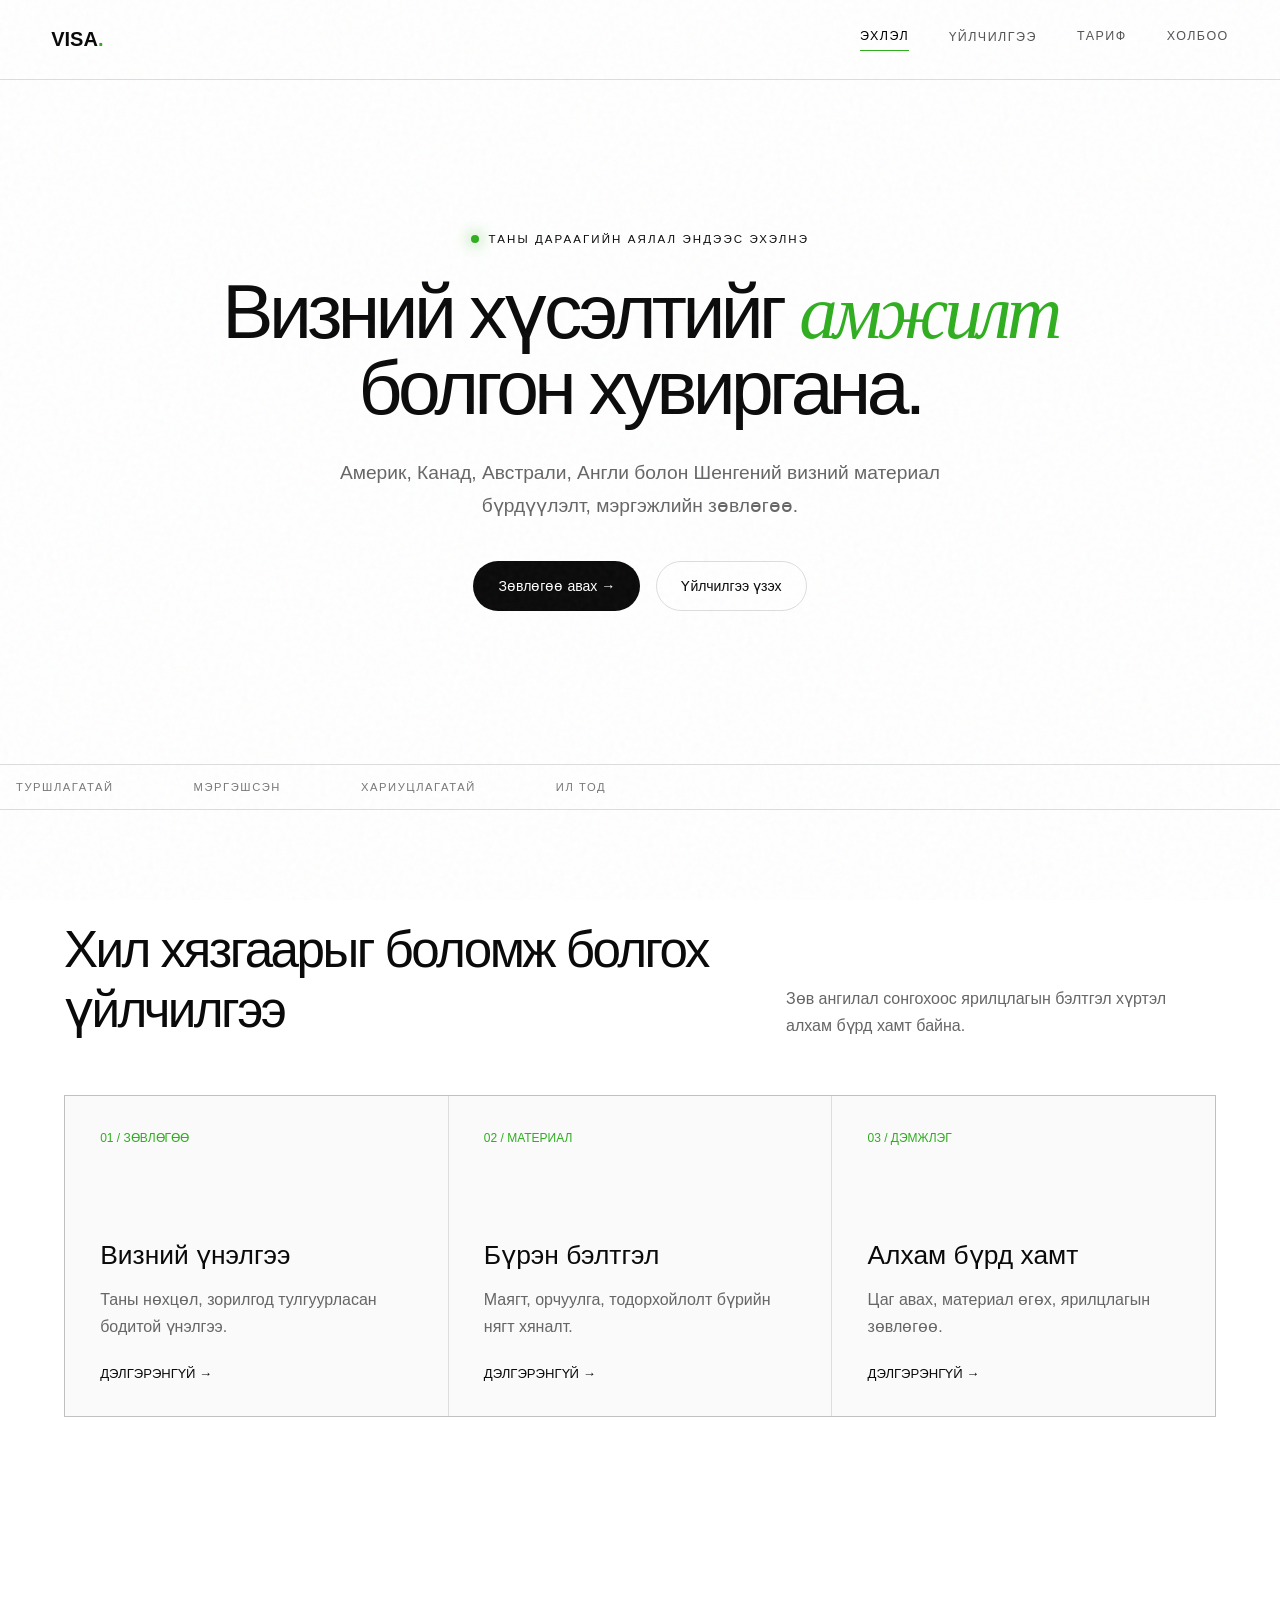
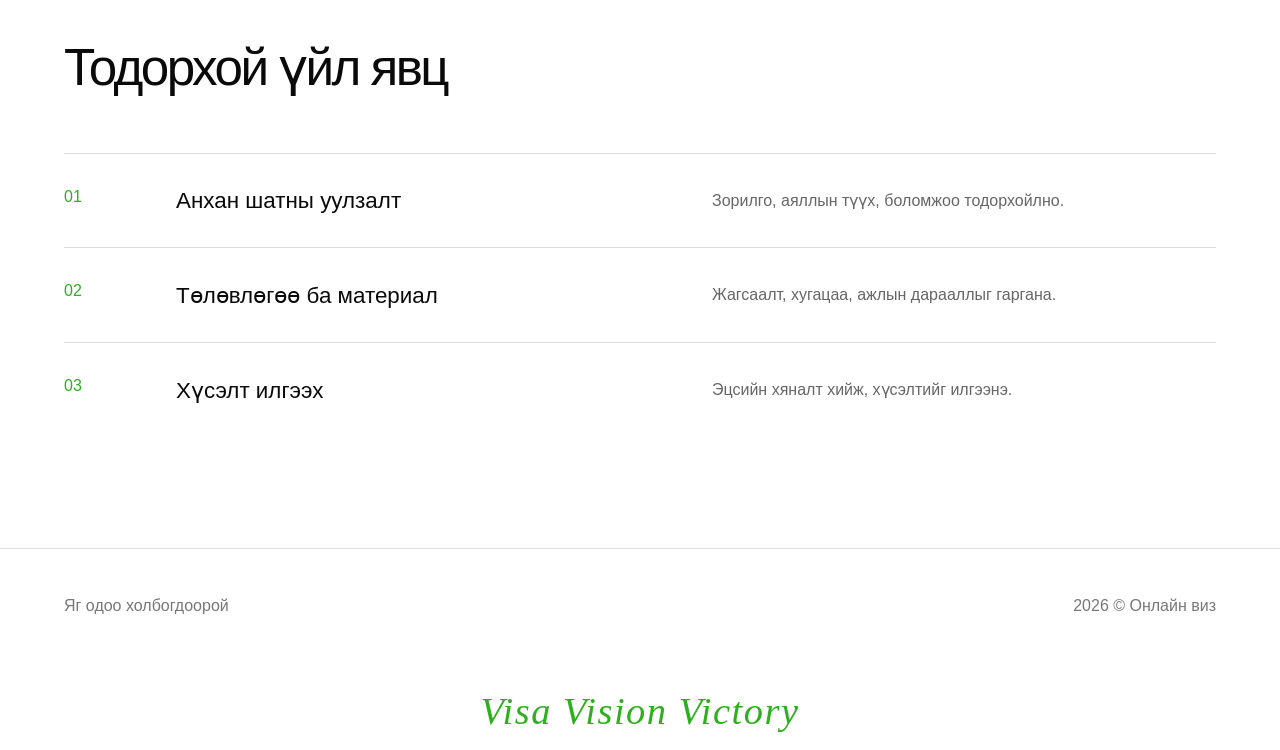
==== r/index.html @ ecc425f1 "v7 am 09.10.2026" ====
<!doctype html><html lang="mn"><head><meta charset="utf-8"><meta name="viewport" content="width=device-width,initial-scale=1"><title>Visa Vision Victory</title><link rel="stylesheet" href="styles.css"></head><body><div class="noise"></div><header class="site-header"><a class="brand" href="index.html">VISA<span>.</span></a><button class="menu-btn" aria-label="Цэс">☰</button><nav class="nav"><a class="active" href="index.html">Эхлэл</a><a href="services.html">Үйлчилгээ</a><a href="pricing.html">Тариф</a><a href="contact.html">Холбоо</a></nav></header><main class="page"><section class="hero"><p class="eyebrow"><span class="dot"></span>Таны дараагийн аялал эндээс эхэлнэ</p><h1>Визний хүсэлтийг <span class="accent">амжилт</span> болгон хувиргана.</h1><p class="lead">Америк, Канад, Австрали, Англи болон Шенгений визний материал бүрдүүлэлт, мэргэжлийн зөвлөгөө.</p><div class="actions"><a class="btn" href="contact.html">Зөвлөгөө авах →</a><a class="btn secondary" href="services.html">Үйлчилгээ үзэх</a></div></section><div class="marquee"><span>Туршлагатай</span><span>Мэргэшсэн</span><span>Хариуцлагатай</span><span>Ил тод</span></div><section class="section reveal"><div class="section-head"><h2>Хил хязгаарыг боломж болгох үйлчилгээ</h2><p class="section-copy">Зөв ангилал сонгохоос ярилцлагын бэлтгэл хүртэл алхам бүрд хамт байна.</p></div><div class="grid"><article class="card"><span class="card-index">01 / ЗӨВЛӨГӨӨ</span><h3>Визний үнэлгээ</h3><p>Таны нөхцөл, зорилгод тулгуурласан бодитой үнэлгээ.</p><a class="card-link" href="services.html">Дэлгэрэнгүй →</a></article><article class="card"><span class="card-index">02 / МАТЕРИАЛ</span><h3>Бүрэн бэлтгэл</h3><p>Маягт, орчуулга, тодорхойлолт бүрийн нягт хяналт.</p><a class="card-link" href="services.html">Дэлгэрэнгүй →</a></article><article class="card"><span class="card-index">03 / ДЭМЖЛЭГ</span><h3>Алхам бүрд хамт</h3><p>Цаг авах, материал өгөх, ярилцлагын зөвлөгөө.</p><a class="card-link" href="services.html">Дэлгэрэнгүй →</a></article></div></section><section class="section reveal"><div class="section-head"><h2>Тодорхой үйл явц</h2></div><div class="steps"><article class="step"><h3>Анхан шатны уулзалт</h3><p>Зорилго, аяллын түүх, боломжоо тодорхойлно.</p></article><article class="step"><h3>Төлөвлөгөө ба материал</h3><p>Жагсаалт, хугацаа, ажлын дарааллыг гаргана.</p></article><article class="step"><h3>Хүсэлт илгээх</h3><p>Эцсийн хяналт хийж, хүсэлтийг илгээнэ.</p></article></div></section></main><footer class="site-footer"><div class="footer-row"><p>Яг одоо холбогдоорой</p><p>2026 © Онлайн виз</p></div><div class="footer-brand">Visa Vision Victory</div></footer><script src="app.js"></script></body></html>
---- r/styles.css ----
:root{--bg:#ffffff;--fg:#0a0a0a;--muted:#666;--line:#00000022;--lime:#2fae1f}*{box-sizing:border-box;margin:0;padding:0}html{scroll-behavior:smooth}body{min-height:100vh;background:var(--bg);color:var(--fg);font-family:Arial,sans-serif;overflow-x:hidden}a{color:inherit}.noise{position:fixed;inset:0;pointer-events:none;z-index:10;opacity:.04;background-image:url("data:image/svg+xml,%3Csvg viewBox='0 0 180 180' xmlns='http://www.w3.org/2000/svg'%3E%3Cfilter id='n'%3E%3CfeTurbulence type='fractalNoise' baseFrequency='.9' numOctaves='3'/%3E%3C/filter%3E%3Crect width='100%25' height='100%25' filter='url(%23n)'/%3E%3C/svg%3E")}.site-header{position:relative;z-index:20;display:flex;align-items:center;justify-content:space-between;padding:28px 4vw;border-bottom:1px solid var(--line)}.brand{text-decoration:none;font-size:1.25rem;font-weight:700}.brand span,.accent{color:var(--lime)}.nav{display:flex;gap:2.5rem}.nav a{text-decoration:none;text-transform:uppercase;font-size:.78rem;letter-spacing:.12em;color:#555}.nav a:hover,.nav a.active{color:#000}.nav a.active:after{content:"";display:block;height:1px;background:var(--lime);margin-top:7px}.menu-btn{display:none;background:none;border:0;color:#000;font-size:1.5rem}.page{position:relative;z-index:2}.hero{min-height:76vh;display:grid;align-content:center;justify-items:center;text-align:center;padding:8vh 5vw}.eyebrow{display:flex;align-items:center;gap:.6rem;text-transform:uppercase;letter-spacing:.18em;font-size:.72rem;margin-bottom:1.8rem}.dot{width:8px;height:8px;background:var(--lime);border-radius:50%;box-shadow:0 0 16px var(--lime)}h1{max-width:1050px;font-size:clamp(2.6rem,6vw,6.5rem);font-weight:400;line-height:.98;letter-spacing:-.06em}.accent{font-style:italic;font-family:Georgia,serif}.lead{max-width:650px;color:var(--muted);font-size:clamp(1rem,1.5vw,1.25rem);line-height:1.7;margin:2rem auto 0}.actions{display:flex;gap:1rem;margin-top:2.4rem}.btn{display:inline-flex;align-items:center;justify-content:center;border:1px solid var(--line);border-radius:999px;padding:1rem 1.5rem;text-decoration:none;background:#0a0a0a;color:#fff;font-size:.88rem;transition:.25s;cursor:pointer}.btn:hover{transform:translateY(-2px)}.btn.secondary{background:transparent;color:#0a0a0a}.marquee{border-block:1px solid var(--line);padding:1rem;overflow:hidden;color:#777;text-transform:uppercase;letter-spacing:.14em;font-size:.7rem;white-space:nowrap}.marquee span{margin-right:5rem}.section{padding:110px 5vw;max-width:1400px;margin:auto}.section-head{display:flex;justify-content:space-between;align-items:end;gap:2rem;margin-bottom:3.5rem}.section h2{font-size:clamp(2rem,4vw,4.2rem);font-weight:400;letter-spacing:-.05em;max-width:800px}.section-copy{max-width:430px;color:var(--muted);line-height:1.7}.grid{display:grid;grid-template-columns:repeat(3,1fr);gap:1px;background:var(--line);border:1px solid var(--line)}.card{background:#fafafa;padding:2.2rem;min-height:320px;display:flex;flex-direction:column}.card:hover{background:#f1f1f1}.card-index{color:var(--lime);font-size:.75rem}.card h3{font-size:1.65rem;font-weight:400;margin:auto 0 1rem}.card p{color:var(--muted);line-height:1.65}.card-link{margin-top:1.6rem;text-decoration:none;font-size:.82rem;text-transform:uppercase}.steps{counter-reset:s}.step{counter-increment:s;display:grid;grid-template-columns:80px 1fr 1fr;gap:2rem;padding:2.1rem 0;border-top:1px solid var(--line)}.step:before{content:"0" counter(s);color:var(--lime)}.step h3{font-weight:400;font-size:1.4rem}.step p{color:var(--muted);line-height:1.6}.page-intro{padding:12vh 5vw 8vh;max-width:1400px;margin:auto}.pricing-grid{display:grid;grid-template-columns:repeat(3,1fr);gap:1rem}.price-card{padding:2rem;border:1px solid var(--line);border-radius:18px;background:#00000008;display:flex;flex-direction:column;min-height:520px}.price-card.featured{border-color:var(--lime);background:#2fae1f16}.badge{align-self:flex-start;color:#eafbe6;background:var(--lime);border-radius:99px;padding:.4rem .7rem;font-size:.65rem;text-transform:uppercase}.price-card h3{font-size:1.6rem;font-weight:400;margin:1.4rem 0}.price{font-size:2.7rem}.price small{font-size:.8rem;color:var(--muted)}.features{list-style:none;margin:2rem 0;color:#bbb;line-height:2}.features li:before{content:"↗";color:var(--lime);margin-right:.6rem}.price-card .btn{margin-top:auto}.contact-grid{display:grid;grid-template-columns:.8fr 1.2fr;gap:6vw}.contact-list{list-style:none;margin-top:2rem}.contact-list li{padding:1.2rem 0;border-top:1px solid var(--line);color:#555}.contact-list a{text-decoration:none;color:#0a0a0a}.form{display:grid;gap:1rem}.field{display:grid;gap:.55rem}.field label{font-size:.72rem;text-transform:uppercase;color:#555}.field input,.field textarea,.field select{width:100%;background:#00000008;border:1px solid var(--line);border-radius:10px;color:#0a0a0a;padding:1rem}.field textarea{min-height:150px;resize:vertical}.form-status{color:var(--lime);min-height:1.3em}.site-footer{position:relative;z-index:2;border-top:1px solid var(--line);padding:3rem 5vw 1.4rem}.footer-row{display:flex;justify-content:space-between;color:#777}.footer-brand{font-family:Georgia,serif;font-style:italic;color:var(--lime);font-size:clamp(1.6rem,3vw,3.4rem);line-height:.85;letter-spacing:clamp(-.025em,.3vw,.04em);text-align:center;margin-top:5rem;white-space:nowrap}.reveal{opacity:0;transform:translateY(24px);transition:.75s}.reveal.visible{opacity:1;transform:none}@media(max-width:800px){.site-header{padding:22px 20px}.menu-btn{display:block}.nav{display:none;position:absolute;top:74px;left:0;right:0;padding:24px 20px;background:#fafafa;flex-direction:column}.nav.open{display:flex}.hero{min-height:70vh;padding-inline:20px}.actions{flex-direction:column;width:100%;max-width:360px}.section,.page-intro{padding:75px 20px}.section-head,.footer-row{align-items:flex-start;flex-direction:column;gap:1rem}.grid,.pricing-grid,.contact-grid{grid-template-columns:1fr}.step{grid-template-columns:45px 1fr}.step p{grid-column:2}.price-card{min-height:auto}.footer-brand{white-space:normal}}
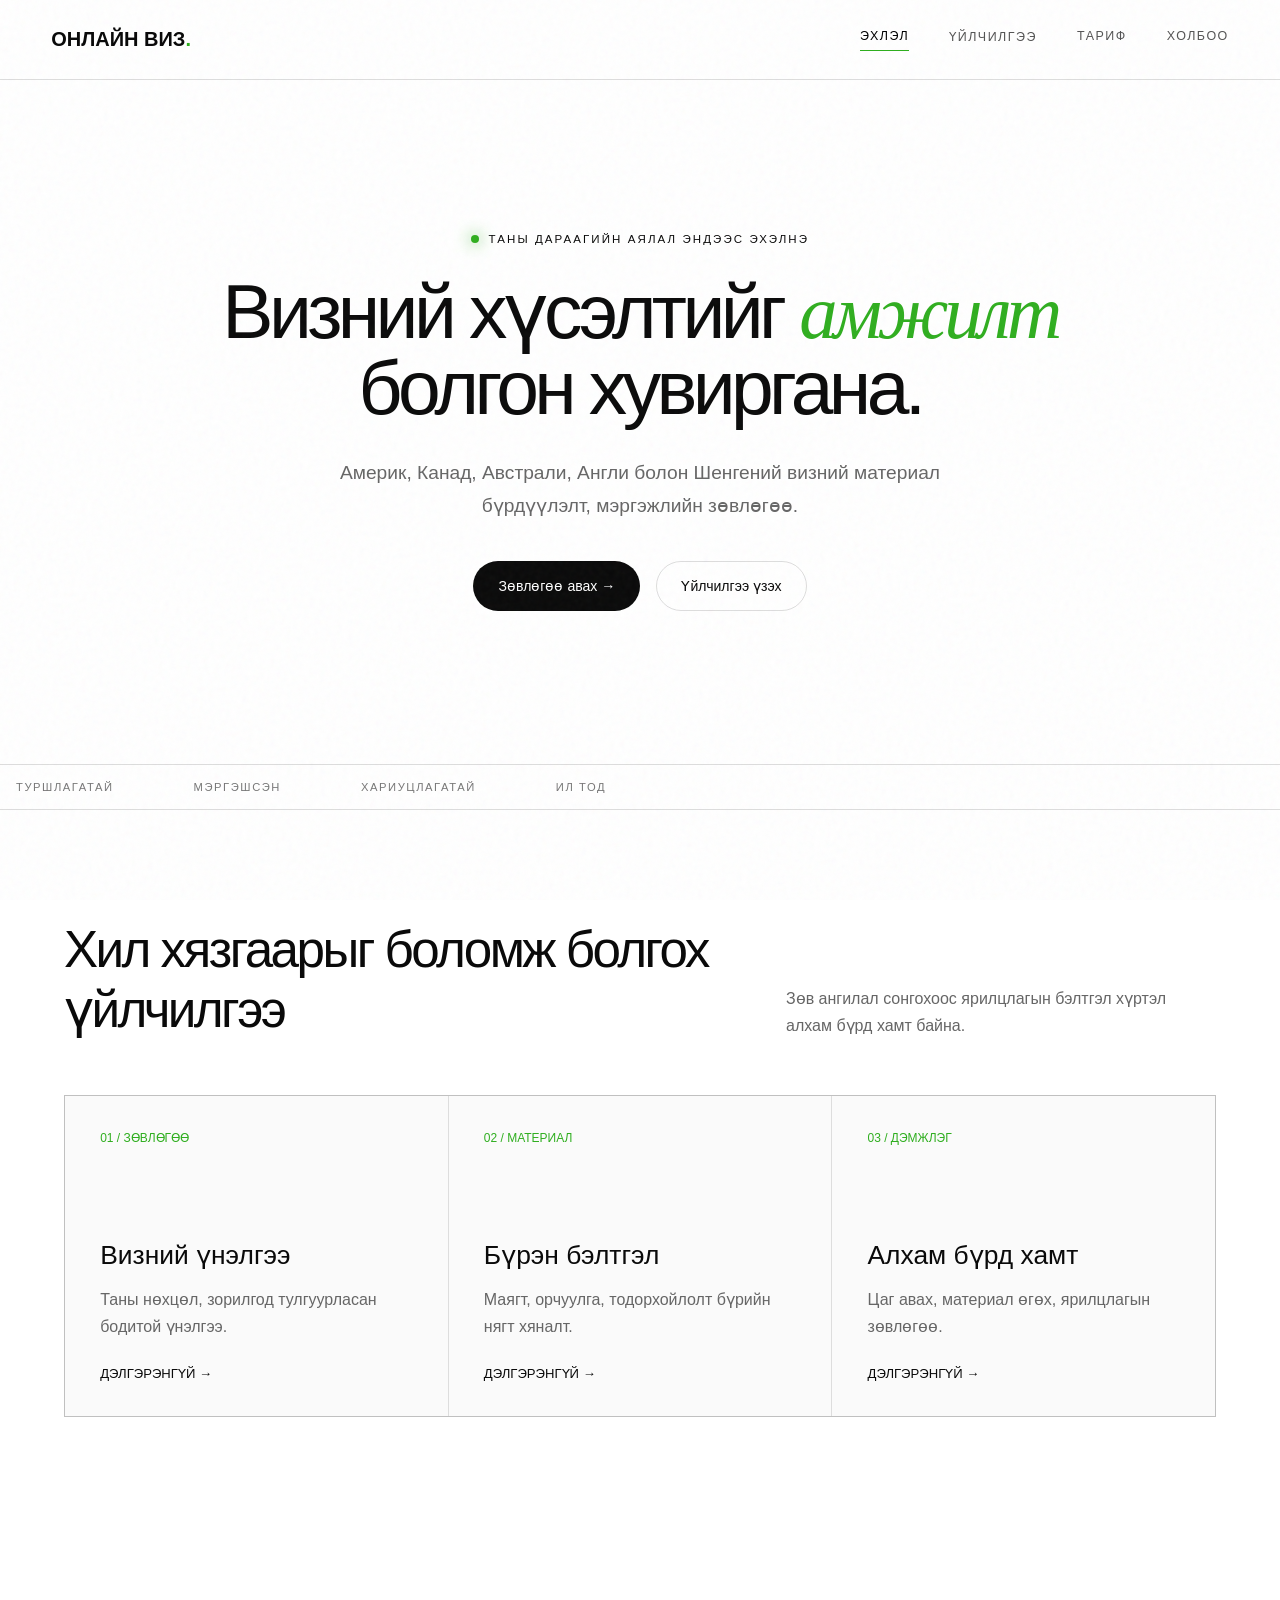
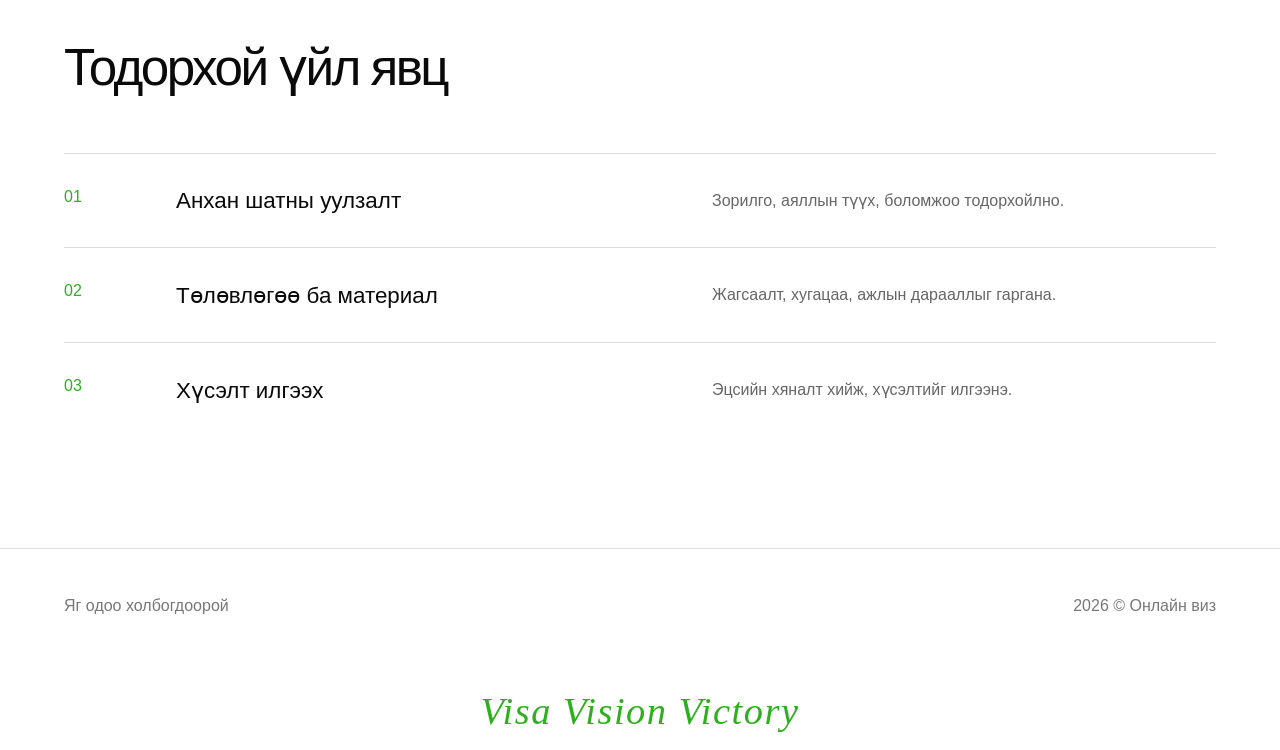
==== commit bfb31368: "v8 am 09.10.2026" ====
--- a/r/index.html
+++ b/r/index.html
@@ -1 +1 @@
-<!doctype html><html lang="mn"><head><meta charset="utf-8"><meta name="viewport" content="width=device-width,initial-scale=1"><title>Visa Vision Victory</title><link rel="stylesheet" href="styles.css"></head><body><div class="noise"></div><header class="site-header"><a class="brand" href="index.html">VISA<span>.</span></a><button class="menu-btn" aria-label="Цэс">☰</button><nav class="nav"><a class="active" href="index.html">Эхлэл</a><a href="services.html">Үйлчилгээ</a><a href="pricing.html">Тариф</a><a href="contact.html">Холбоо</a></nav></header><main class="page"><section class="hero"><p class="eyebrow"><span class="dot"></span>Таны дараагийн аялал эндээс эхэлнэ</p><h1>Визний хүсэлтийг <span class="accent">амжилт</span> болгон хувиргана.</h1><p class="lead">Америк, Канад, Австрали, Англи болон Шенгений визний материал бүрдүүлэлт, мэргэжлийн зөвлөгөө.</p><div class="actions"><a class="btn" href="contact.html">Зөвлөгөө авах →</a><a class="btn secondary" href="services.html">Үйлчилгээ үзэх</a></div></section><div class="marquee"><span>Туршлагатай</span><span>Мэргэшсэн</span><span>Хариуцлагатай</span><span>Ил тод</span></div><section class="section reveal"><div class="section-head"><h2>Хил хязгаарыг боломж болгох үйлчилгээ</h2><p class="section-copy">Зөв ангилал сонгохоос ярилцлагын бэлтгэл хүртэл алхам бүрд хамт байна.</p></div><div class="grid"><article class="card"><span class="card-index">01 / ЗӨВЛӨГӨӨ</span><h3>Визний үнэлгээ</h3><p>Таны нөхцөл, зорилгод тулгуурласан бодитой үнэлгээ.</p><a class="card-link" href="services.html">Дэлгэрэнгүй →</a></article><article class="card"><span class="card-index">02 / МАТЕРИАЛ</span><h3>Бүрэн бэлтгэл</h3><p>Маягт, орчуулга, тодорхойлолт бүрийн нягт хяналт.</p><a class="card-link" href="services.html">Дэлгэрэнгүй →</a></article><article class="card"><span class="card-index">03 / ДЭМЖЛЭГ</span><h3>Алхам бүрд хамт</h3><p>Цаг авах, материал өгөх, ярилцлагын зөвлөгөө.</p><a class="card-link" href="services.html">Дэлгэрэнгүй →</a></article></div></section><section class="section reveal"><div class="section-head"><h2>Тодорхой үйл явц</h2></div><div class="steps"><article class="step"><h3>Анхан шатны уулзалт</h3><p>Зорилго, аяллын түүх, боломжоо тодорхойлно.</p></article><article class="step"><h3>Төлөвлөгөө ба материал</h3><p>Жагсаалт, хугацаа, ажлын дарааллыг гаргана.</p></article><article class="step"><h3>Хүсэлт илгээх</h3><p>Эцсийн хяналт хийж, хүсэлтийг илгээнэ.</p></article></div></section></main><footer class="site-footer"><div class="footer-row"><p>Яг одоо холбогдоорой</p><p>2026 © Онлайн виз</p></div><div class="footer-brand">Visa Vision Victory</div></footer><script src="app.js"></script></body></html>
+<!doctype html><html lang="mn"><head><meta charset="utf-8"><meta name="viewport" content="width=device-width,initial-scale=1"><title>Visa Vision Victory</title><link rel="stylesheet" href="styles.css"></head><body><div class="noise"></div><header class="site-header"><a class="brand" href="index.html">ОНЛАЙН ВИЗ<span>.</span></a><button class="menu-btn" aria-label="Цэс">☰</button><nav class="nav"><a class="active" href="index.html">Эхлэл</a><a href="services.html">Үйлчилгээ</a><a href="pricing.html">Тариф</a><a href="contact.html">Холбоо</a></nav></header><main class="page"><section class="hero"><p class="eyebrow"><span class="dot"></span>Таны дараагийн аялал эндээс эхэлнэ</p><h1>Визний хүсэлтийг <span class="accent">амжилт</span> болгон хувиргана.</h1><p class="lead">Америк, Канад, Австрали, Англи болон Шенгений визний материал бүрдүүлэлт, мэргэжлийн зөвлөгөө.</p><div class="actions"><a class="btn" href="contact.html">Зөвлөгөө авах →</a><a class="btn secondary" href="services.html">Үйлчилгээ үзэх</a></div></section><div class="marquee"><span>Туршлагатай</span><span>Мэргэшсэн</span><span>Хариуцлагатай</span><span>Ил тод</span></div><section class="section reveal"><div class="section-head"><h2>Хил хязгаарыг боломж болгох үйлчилгээ</h2><p class="section-copy">Зөв ангилал сонгохоос ярилцлагын бэлтгэл хүртэл алхам бүрд хамт байна.</p></div><div class="grid"><article class="card"><span class="card-index">01 / ЗӨВЛӨГӨӨ</span><h3>Визний үнэлгээ</h3><p>Таны нөхцөл, зорилгод тулгуурласан бодитой үнэлгээ.</p><a class="card-link" href="services.html">Дэлгэрэнгүй →</a></article><article class="card"><span class="card-index">02 / МАТЕРИАЛ</span><h3>Бүрэн бэлтгэл</h3><p>Маягт, орчуулга, тодорхойлолт бүрийн нягт хяналт.</p><a class="card-link" href="services.html">Дэлгэрэнгүй →</a></article><article class="card"><span class="card-index">03 / ДЭМЖЛЭГ</span><h3>Алхам бүрд хамт</h3><p>Цаг авах, материал өгөх, ярилцлагын зөвлөгөө.</p><a class="card-link" href="services.html">Дэлгэрэнгүй →</a></article></div></section><section class="section reveal"><div class="section-head"><h2>Тодорхой үйл явц</h2></div><div class="steps"><article class="step"><h3>Анхан шатны уулзалт</h3><p>Зорилго, аяллын түүх, боломжоо тодорхойлно.</p></article><article class="step"><h3>Төлөвлөгөө ба материал</h3><p>Жагсаалт, хугацаа, ажлын дарааллыг гаргана.</p></article><article class="step"><h3>Хүсэлт илгээх</h3><p>Эцсийн хяналт хийж, хүсэлтийг илгээнэ.</p></article></div></section></main><footer class="site-footer"><div class="footer-row"><p>Яг одоо холбогдоорой</p><p>2026 © Онлайн виз</p></div><div class="footer-brand">Visa Vision Victory</div></footer><script src="app.js"></script></body></html>
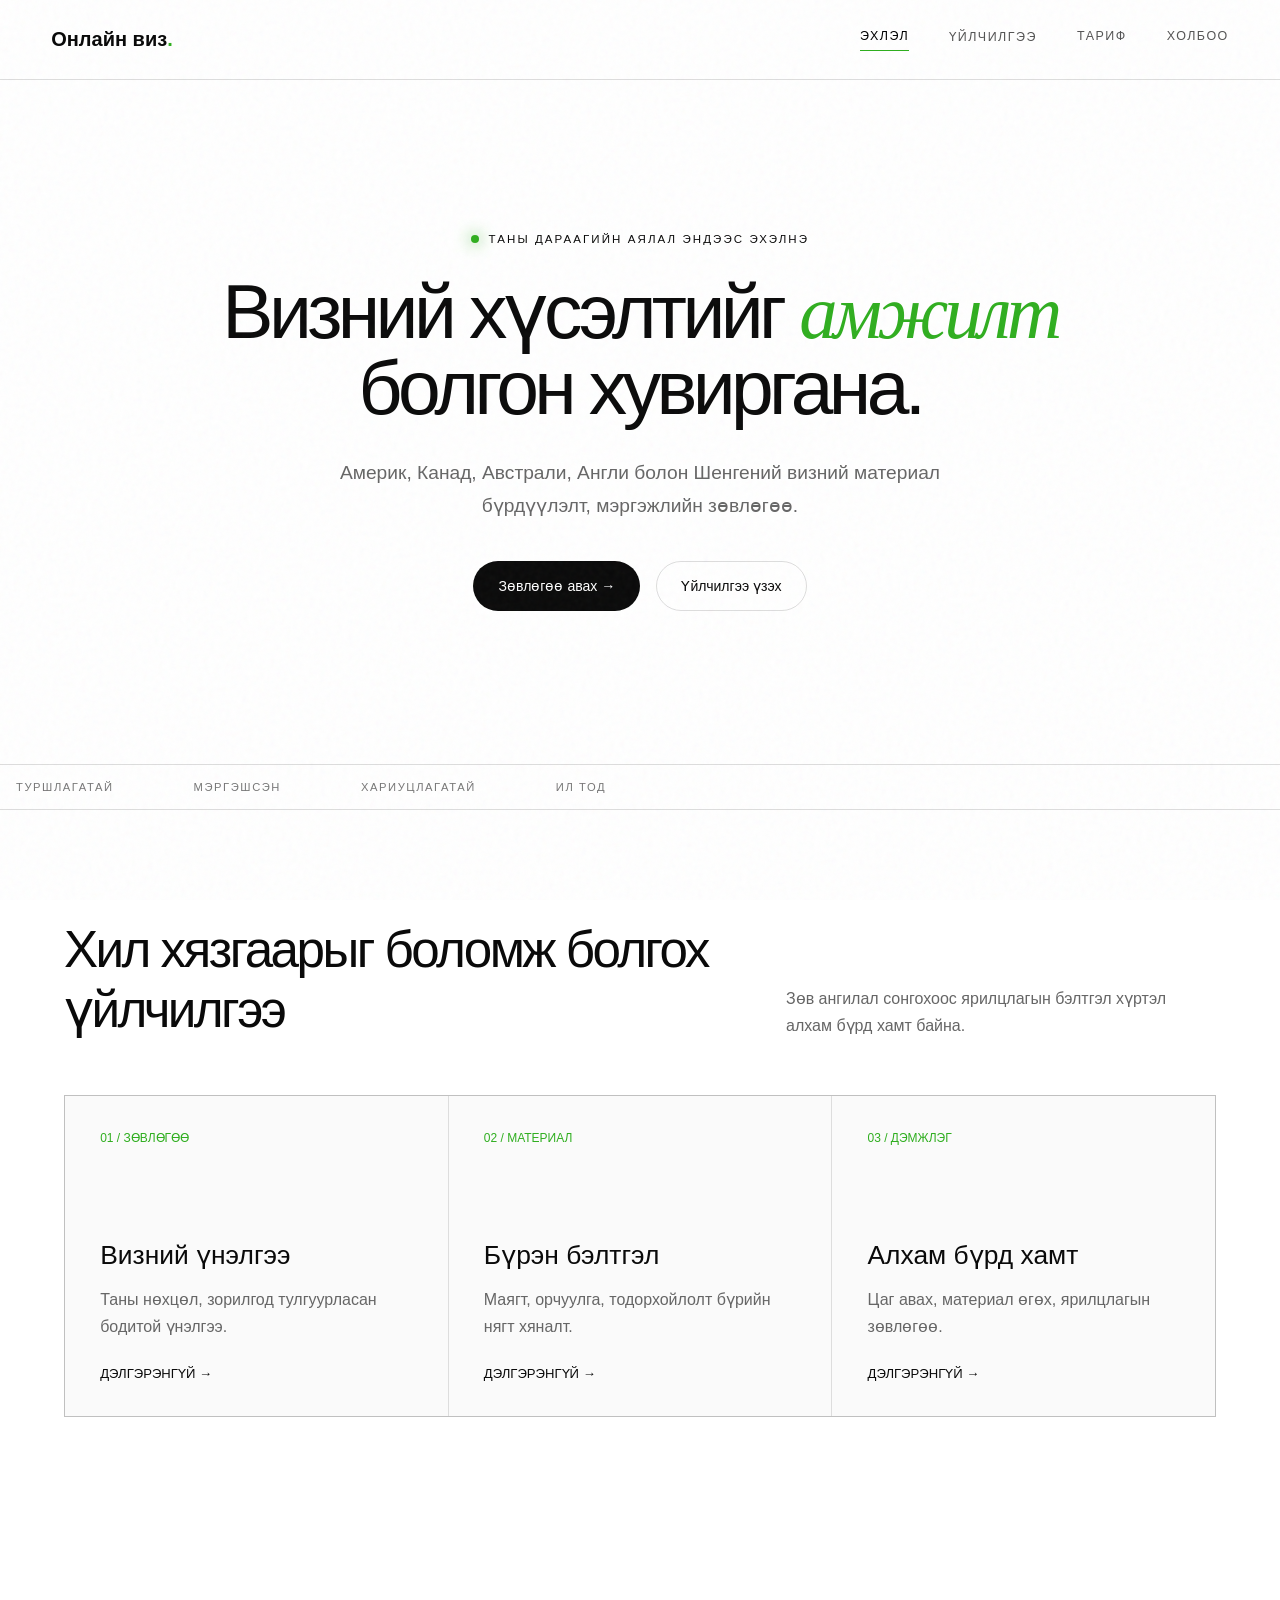
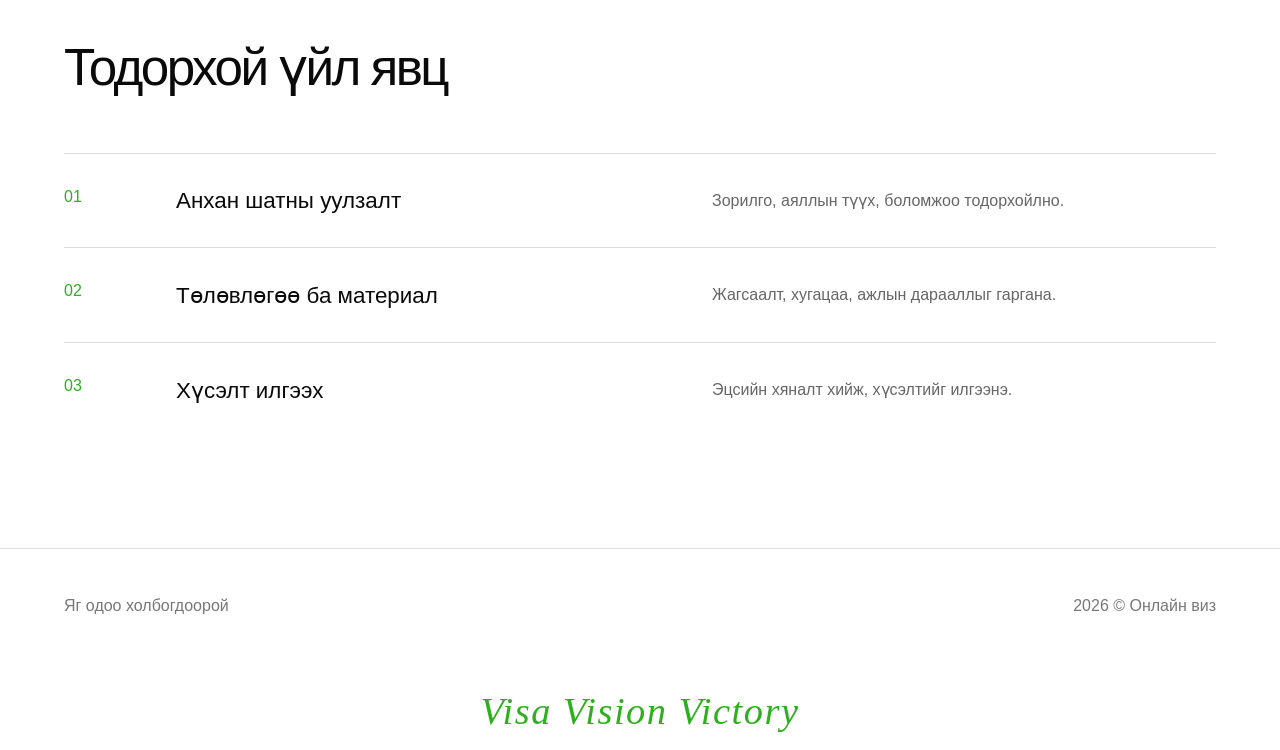
==== commit b0f9e3db: "v10 am 09.10.2026" ====
--- a/r/index.html
+++ b/r/index.html
@@ -1 +1 @@
-<!doctype html><html lang="mn"><head><meta charset="utf-8"><meta name="viewport" content="width=device-width,initial-scale=1"><title>Visa Vision Victory</title><link rel="stylesheet" href="styles.css"></head><body><div class="noise"></div><header class="site-header"><a class="brand" href="index.html">ОНЛАЙН ВИЗ<span>.</span></a><button class="menu-btn" aria-label="Цэс">☰</button><nav class="nav"><a class="active" href="index.html">Эхлэл</a><a href="services.html">Үйлчилгээ</a><a href="pricing.html">Тариф</a><a href="contact.html">Холбоо</a></nav></header><main class="page"><section class="hero"><p class="eyebrow"><span class="dot"></span>Таны дараагийн аялал эндээс эхэлнэ</p><h1>Визний хүсэлтийг <span class="accent">амжилт</span> болгон хувиргана.</h1><p class="lead">Америк, Канад, Австрали, Англи болон Шенгений визний материал бүрдүүлэлт, мэргэжлийн зөвлөгөө.</p><div class="actions"><a class="btn" href="contact.html">Зөвлөгөө авах →</a><a class="btn secondary" href="services.html">Үйлчилгээ үзэх</a></div></section><div class="marquee"><span>Туршлагатай</span><span>Мэргэшсэн</span><span>Хариуцлагатай</span><span>Ил тод</span></div><section class="section reveal"><div class="section-head"><h2>Хил хязгаарыг боломж болгох үйлчилгээ</h2><p class="section-copy">Зөв ангилал сонгохоос ярилцлагын бэлтгэл хүртэл алхам бүрд хамт байна.</p></div><div class="grid"><article class="card"><span class="card-index">01 / ЗӨВЛӨГӨӨ</span><h3>Визний үнэлгээ</h3><p>Таны нөхцөл, зорилгод тулгуурласан бодитой үнэлгээ.</p><a class="card-link" href="services.html">Дэлгэрэнгүй →</a></article><article class="card"><span class="card-index">02 / МАТЕРИАЛ</span><h3>Бүрэн бэлтгэл</h3><p>Маягт, орчуулга, тодорхойлолт бүрийн нягт хяналт.</p><a class="card-link" href="services.html">Дэлгэрэнгүй →</a></article><article class="card"><span class="card-index">03 / ДЭМЖЛЭГ</span><h3>Алхам бүрд хамт</h3><p>Цаг авах, материал өгөх, ярилцлагын зөвлөгөө.</p><a class="card-link" href="services.html">Дэлгэрэнгүй →</a></article></div></section><section class="section reveal"><div class="section-head"><h2>Тодорхой үйл явц</h2></div><div class="steps"><article class="step"><h3>Анхан шатны уулзалт</h3><p>Зорилго, аяллын түүх, боломжоо тодорхойлно.</p></article><article class="step"><h3>Төлөвлөгөө ба материал</h3><p>Жагсаалт, хугацаа, ажлын дарааллыг гаргана.</p></article><article class="step"><h3>Хүсэлт илгээх</h3><p>Эцсийн хяналт хийж, хүсэлтийг илгээнэ.</p></article></div></section></main><footer class="site-footer"><div class="footer-row"><p>Яг одоо холбогдоорой</p><p>2026 © Онлайн виз</p></div><div class="footer-brand">Visa Vision Victory</div></footer><script src="app.js"></script></body></html>
+<!doctype html><html lang="mn"><head><meta charset="utf-8"><meta name="viewport" content="width=device-width,initial-scale=1"><title>Visa Vision Victory</title><link rel="stylesheet" href="styles.css"></head><body><div class="noise"></div><header class="site-header"><a class="brand" href="index.html">Онлайн виз<span>.</span></a><button class="menu-btn" aria-label="Цэс">☰</button><nav class="nav"><a class="active" href="index.html">Эхлэл</a><a href="services.html">Үйлчилгээ</a><a href="pricing.html">Тариф</a><a href="contact.html">Холбоо</a></nav></header><main class="page"><section class="hero"><p class="eyebrow"><span class="dot"></span>Таны дараагийн аялал эндээс эхэлнэ</p><h1>Визний хүсэлтийг <span class="accent">амжилт</span> болгон хувиргана.</h1><p class="lead">Америк, Канад, Австрали, Англи болон Шенгений визний материал бүрдүүлэлт, мэргэжлийн зөвлөгөө.</p><div class="actions"><a class="btn" href="contact.html">Зөвлөгөө авах →</a><a class="btn secondary" href="services.html">Үйлчилгээ үзэх</a></div></section><div class="marquee"><span>Туршлагатай</span><span>Мэргэшсэн</span><span>Хариуцлагатай</span><span>Ил тод</span></div><section class="section reveal"><div class="section-head"><h2>Хил хязгаарыг боломж болгох үйлчилгээ</h2><p class="section-copy">Зөв ангилал сонгохоос ярилцлагын бэлтгэл хүртэл алхам бүрд хамт байна.</p></div><div class="grid"><article class="card"><span class="card-index">01 / ЗӨВЛӨГӨӨ</span><h3>Визний үнэлгээ</h3><p>Таны нөхцөл, зорилгод тулгуурласан бодитой үнэлгээ.</p><a class="card-link" href="services.html">Дэлгэрэнгүй →</a></article><article class="card"><span class="card-index">02 / МАТЕРИАЛ</span><h3>Бүрэн бэлтгэл</h3><p>Маягт, орчуулга, тодорхойлолт бүрийн нягт хяналт.</p><a class="card-link" href="services.html">Дэлгэрэнгүй →</a></article><article class="card"><span class="card-index">03 / ДЭМЖЛЭГ</span><h3>Алхам бүрд хамт</h3><p>Цаг авах, материал өгөх, ярилцлагын зөвлөгөө.</p><a class="card-link" href="services.html">Дэлгэрэнгүй →</a></article></div></section><section class="section reveal"><div class="section-head"><h2>Тодорхой үйл явц</h2></div><div class="steps"><article class="step"><h3>Анхан шатны уулзалт</h3><p>Зорилго, аяллын түүх, боломжоо тодорхойлно.</p></article><article class="step"><h3>Төлөвлөгөө ба материал</h3><p>Жагсаалт, хугацаа, ажлын дарааллыг гаргана.</p></article><article class="step"><h3>Хүсэлт илгээх</h3><p>Эцсийн хяналт хийж, хүсэлтийг илгээнэ.</p></article></div></section></main><footer class="site-footer"><div class="footer-row"><p>Яг одоо холбогдоорой</p><p>2026 © Онлайн виз</p></div><div class="footer-brand">Visa Vision Victory</div></footer><script src="app.js"></script></body></html>
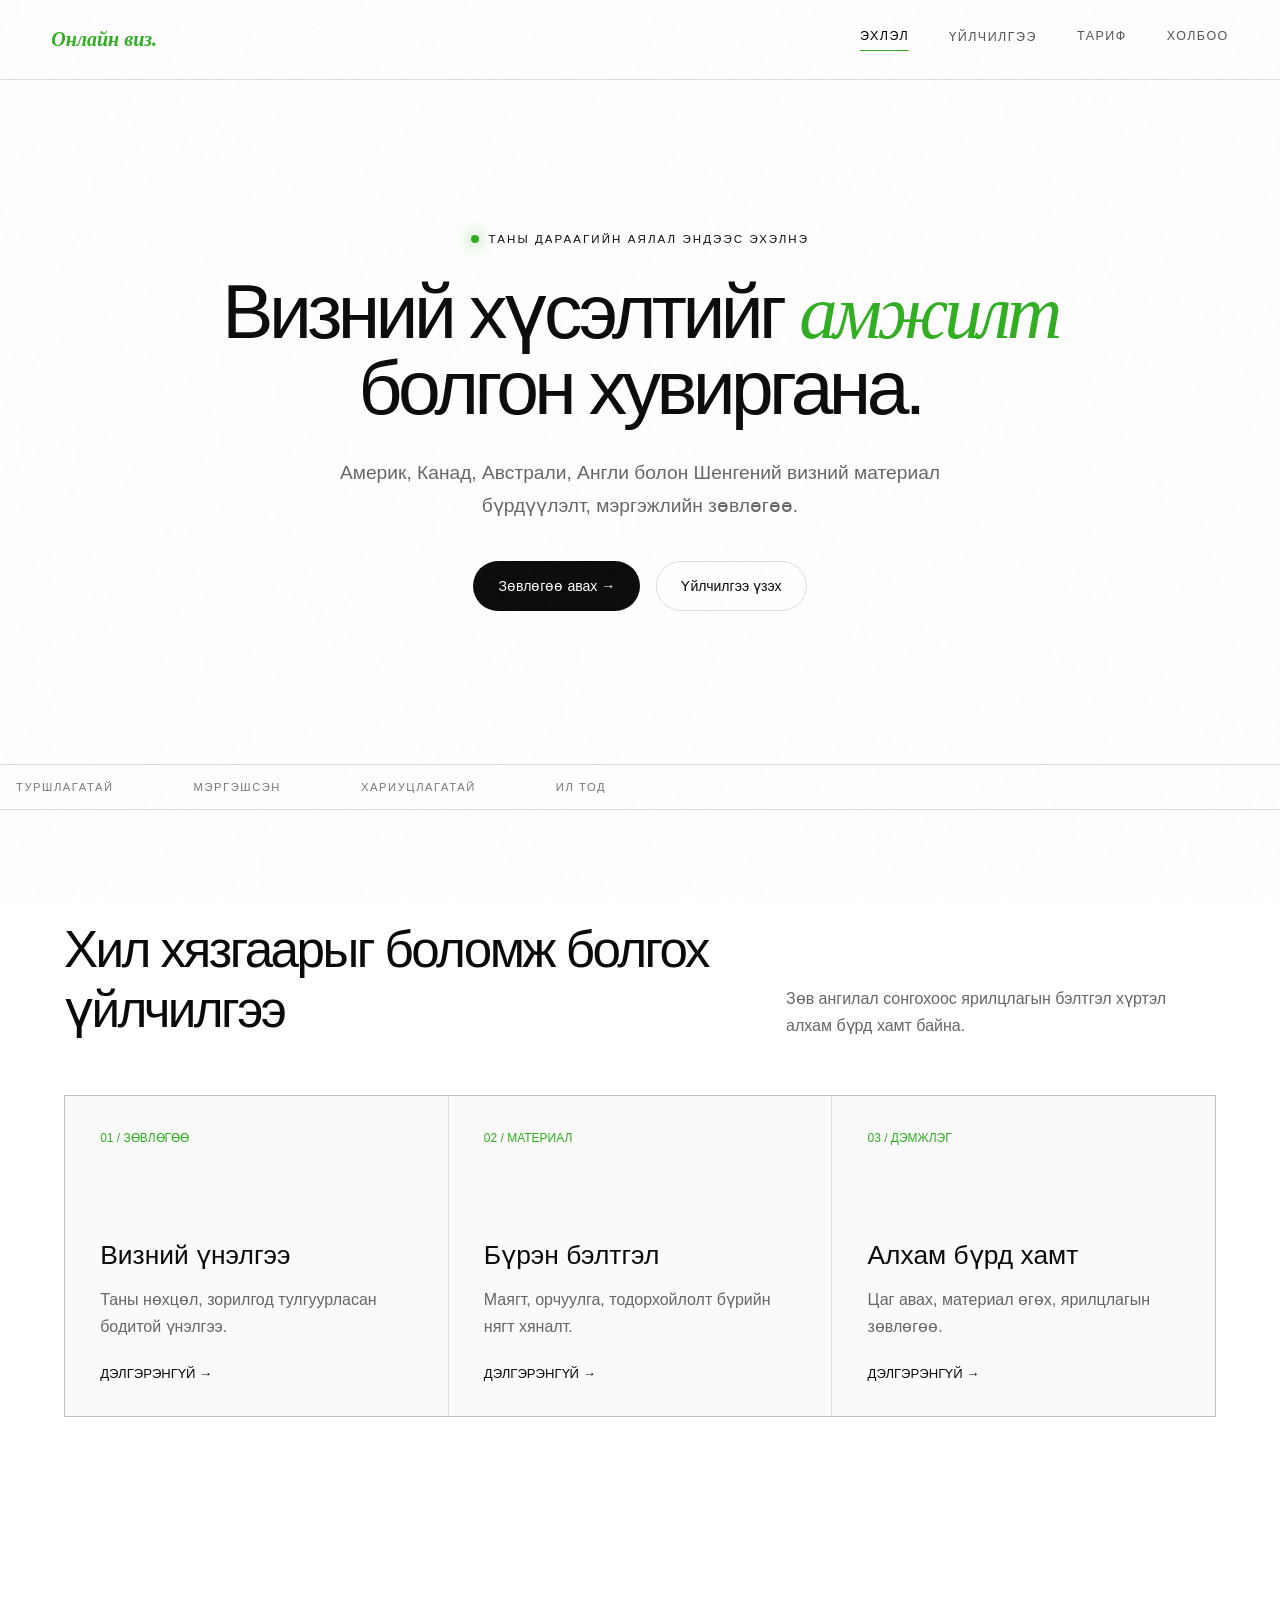
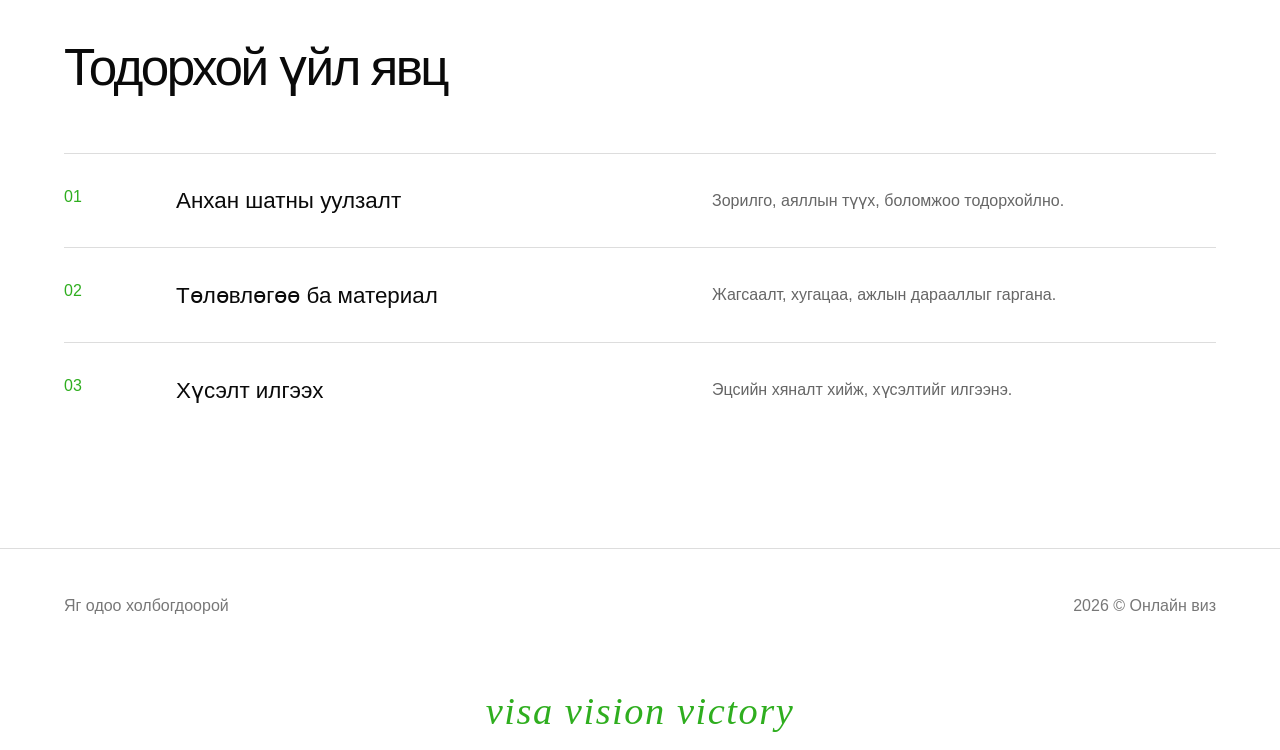
==== commit b134a59e: "v13" ====
--- a/r/index.html
+++ b/r/index.html
@@ -1 +1 @@
-<!doctype html><html lang="mn"><head><meta charset="utf-8"><meta name="viewport" content="width=device-width,initial-scale=1"><title>Visa Vision Victory</title><link rel="stylesheet" href="styles.css"></head><body><div class="noise"></div><header class="site-header"><a class="brand" href="index.html">Онлайн виз<span>.</span></a><button class="menu-btn" aria-label="Цэс">☰</button><nav class="nav"><a class="active" href="index.html">Эхлэл</a><a href="services.html">Үйлчилгээ</a><a href="pricing.html">Тариф</a><a href="contact.html">Холбоо</a></nav></header><main class="page"><section class="hero"><p class="eyebrow"><span class="dot"></span>Таны дараагийн аялал эндээс эхэлнэ</p><h1>Визний хүсэлтийг <span class="accent">амжилт</span> болгон хувиргана.</h1><p class="lead">Америк, Канад, Австрали, Англи болон Шенгений визний материал бүрдүүлэлт, мэргэжлийн зөвлөгөө.</p><div class="actions"><a class="btn" href="contact.html">Зөвлөгөө авах →</a><a class="btn secondary" href="services.html">Үйлчилгээ үзэх</a></div></section><div class="marquee"><span>Туршлагатай</span><span>Мэргэшсэн</span><span>Хариуцлагатай</span><span>Ил тод</span></div><section class="section reveal"><div class="section-head"><h2>Хил хязгаарыг боломж болгох үйлчилгээ</h2><p class="section-copy">Зөв ангилал сонгохоос ярилцлагын бэлтгэл хүртэл алхам бүрд хамт байна.</p></div><div class="grid"><article class="card"><span class="card-index">01 / ЗӨВЛӨГӨӨ</span><h3>Визний үнэлгээ</h3><p>Таны нөхцөл, зорилгод тулгуурласан бодитой үнэлгээ.</p><a class="card-link" href="services.html">Дэлгэрэнгүй →</a></article><article class="card"><span class="card-index">02 / МАТЕРИАЛ</span><h3>Бүрэн бэлтгэл</h3><p>Маягт, орчуулга, тодорхойлолт бүрийн нягт хяналт.</p><a class="card-link" href="services.html">Дэлгэрэнгүй →</a></article><article class="card"><span class="card-index">03 / ДЭМЖЛЭГ</span><h3>Алхам бүрд хамт</h3><p>Цаг авах, материал өгөх, ярилцлагын зөвлөгөө.</p><a class="card-link" href="services.html">Дэлгэрэнгүй →</a></article></div></section><section class="section reveal"><div class="section-head"><h2>Тодорхой үйл явц</h2></div><div class="steps"><article class="step"><h3>Анхан шатны уулзалт</h3><p>Зорилго, аяллын түүх, боломжоо тодорхойлно.</p></article><article class="step"><h3>Төлөвлөгөө ба материал</h3><p>Жагсаалт, хугацаа, ажлын дарааллыг гаргана.</p></article><article class="step"><h3>Хүсэлт илгээх</h3><p>Эцсийн хяналт хийж, хүсэлтийг илгээнэ.</p></article></div></section></main><footer class="site-footer"><div class="footer-row"><p>Яг одоо холбогдоорой</p><p>2026 © Онлайн виз</p></div><div class="footer-brand">Visa Vision Victory</div></footer><script src="app.js"></script></body></html>
+<!doctype html><html lang="mn"><head><meta charset="utf-8"><meta name="viewport" content="width=device-width,initial-scale=1"><title>Visa Vision Victory</title><link rel="stylesheet" href="styles.css"></head><body><div class="noise"></div><header class="site-header"><a class="brand" href="index.html">Онлайн виз<span>.</span></a><button class="menu-btn" aria-label="Цэс">☰</button><nav class="nav"><a class="active" href="index.html">Эхлэл</a><a href="services.html">Үйлчилгээ</a><a href="pricing.html">Тариф</a><a href="contact.html">Холбоо</a></nav></header><main class="page"><section class="hero"><p class="eyebrow"><span class="dot"></span>Таны дараагийн аялал эндээс эхэлнэ</p><h1>Визний хүсэлтийг <span class="accent">амжилт</span> болгон хувиргана.</h1><p class="lead">Америк, Канад, Австрали, Англи болон Шенгений визний материал бүрдүүлэлт, мэргэжлийн зөвлөгөө.</p><div class="actions"><a class="btn" href="contact.html">Зөвлөгөө авах →</a><a class="btn secondary" href="services.html">Үйлчилгээ үзэх</a></div></section><div class="marquee"><span>Туршлагатай</span><span>Мэргэшсэн</span><span>Хариуцлагатай</span><span>Ил тод</span></div><section class="section reveal"><div class="section-head"><h2>Хил хязгаарыг боломж болгох үйлчилгээ</h2><p class="section-copy">Зөв ангилал сонгохоос ярилцлагын бэлтгэл хүртэл алхам бүрд хамт байна.</p></div><div class="grid"><article class="card"><span class="card-index">01 / ЗӨВЛӨГӨӨ</span><h3>Визний үнэлгээ</h3><p>Таны нөхцөл, зорилгод тулгуурласан бодитой үнэлгээ.</p><a class="card-link" href="services.html">Дэлгэрэнгүй →</a></article><article class="card"><span class="card-index">02 / МАТЕРИАЛ</span><h3>Бүрэн бэлтгэл</h3><p>Маягт, орчуулга, тодорхойлолт бүрийн нягт хяналт.</p><a class="card-link" href="services.html">Дэлгэрэнгүй →</a></article><article class="card"><span class="card-index">03 / ДЭМЖЛЭГ</span><h3>Алхам бүрд хамт</h3><p>Цаг авах, материал өгөх, ярилцлагын зөвлөгөө.</p><a class="card-link" href="services.html">Дэлгэрэнгүй →</a></article></div></section><section class="section reveal"><div class="section-head"><h2>Тодорхой үйл явц</h2></div><div class="steps"><article class="step"><h3>Анхан шатны уулзалт</h3><p>Зорилго, аяллын түүх, боломжоо тодорхойлно.</p></article><article class="step"><h3>Төлөвлөгөө ба материал</h3><p>Жагсаалт, хугацаа, ажлын дарааллыг гаргана.</p></article><article class="step"><h3>Хүсэлт илгээх</h3><p>Эцсийн хяналт хийж, хүсэлтийг илгээнэ.</p></article></div></section></main><footer class="site-footer"><div class="footer-row"><p>Яг одоо холбогдоорой</p><p>2026 © Онлайн виз</p></div><div class="footer-brand">visa vision victory</div></footer><script src="app.js"></script></body></html>
--- a/r/styles.css
+++ b/r/styles.css
@@ -1 +1 @@
-:root{--bg:#ffffff;--fg:#0a0a0a;--muted:#666;--line:#00000022;--lime:#2fae1f}*{box-sizing:border-box;margin:0;padding:0}html{scroll-behavior:smooth}body{min-height:100vh;background:var(--bg);color:var(--fg);font-family:Arial,sans-serif;overflow-x:hidden}a{color:inherit}.noise{position:fixed;inset:0;pointer-events:none;z-index:10;opacity:.04;background-image:url("data:image/svg+xml,%3Csvg viewBox='0 0 180 180' xmlns='http://www.w3.org/2000/svg'%3E%3Cfilter id='n'%3E%3CfeTurbulence type='fractalNoise' baseFrequency='.9' numOctaves='3'/%3E%3C/filter%3E%3Crect width='100%25' height='100%25' filter='url(%23n)'/%3E%3C/svg%3E")}.site-header{position:relative;z-index:20;display:flex;align-items:center;justify-content:space-between;padding:28px 4vw;border-bottom:1px solid var(--line)}.brand{text-decoration:none;font-size:1.25rem;font-weight:700}.brand span,.accent{color:var(--lime)}.nav{display:flex;gap:2.5rem}.nav a{text-decoration:none;text-transform:uppercase;font-size:.78rem;letter-spacing:.12em;color:#555}.nav a:hover,.nav a.active{color:#000}.nav a.active:after{content:"";display:block;height:1px;background:var(--lime);margin-top:7px}.menu-btn{display:none;background:none;border:0;color:#000;font-size:1.5rem}.page{position:relative;z-index:2}.hero{min-height:76vh;display:grid;align-content:center;justify-items:center;text-align:center;padding:8vh 5vw}.eyebrow{display:flex;align-items:center;gap:.6rem;text-transform:uppercase;letter-spacing:.18em;font-size:.72rem;margin-bottom:1.8rem}.dot{width:8px;height:8px;background:var(--lime);border-radius:50%;box-shadow:0 0 16px var(--lime)}h1{max-width:1050px;font-size:clamp(2.6rem,6vw,6.5rem);font-weight:400;line-height:.98;letter-spacing:-.06em}.accent{font-style:italic;font-family:Georgia,serif}.lead{max-width:650px;color:var(--muted);font-size:clamp(1rem,1.5vw,1.25rem);line-height:1.7;margin:2rem auto 0}.actions{display:flex;gap:1rem;margin-top:2.4rem}.btn{display:inline-flex;align-items:center;justify-content:center;border:1px solid var(--line);border-radius:999px;padding:1rem 1.5rem;text-decoration:none;background:#0a0a0a;color:#fff;font-size:.88rem;transition:.25s;cursor:pointer}.btn:hover{transform:translateY(-2px)}.btn.secondary{background:transparent;color:#0a0a0a}.marquee{border-block:1px solid var(--line);padding:1rem;overflow:hidden;color:#777;text-transform:uppercase;letter-spacing:.14em;font-size:.7rem;white-space:nowrap}.marquee span{margin-right:5rem}.section{padding:110px 5vw;max-width:1400px;margin:auto}.section-head{display:flex;justify-content:space-between;align-items:end;gap:2rem;margin-bottom:3.5rem}.section h2{font-size:clamp(2rem,4vw,4.2rem);font-weight:400;letter-spacing:-.05em;max-width:800px}.section-copy{max-width:430px;color:var(--muted);line-height:1.7}.grid{display:grid;grid-template-columns:repeat(3,1fr);gap:1px;background:var(--line);border:1px solid var(--line)}.card{background:#fafafa;padding:2.2rem;min-height:320px;display:flex;flex-direction:column}.card:hover{background:#f1f1f1}.card-index{color:var(--lime);font-size:.75rem}.card h3{font-size:1.65rem;font-weight:400;margin:auto 0 1rem}.card p{color:var(--muted);line-height:1.65}.card-link{margin-top:1.6rem;text-decoration:none;font-size:.82rem;text-transform:uppercase}.steps{counter-reset:s}.step{counter-increment:s;display:grid;grid-template-columns:80px 1fr 1fr;gap:2rem;padding:2.1rem 0;border-top:1px solid var(--line)}.step:before{content:"0" counter(s);color:var(--lime)}.step h3{font-weight:400;font-size:1.4rem}.step p{color:var(--muted);line-height:1.6}.page-intro{padding:12vh 5vw 8vh;max-width:1400px;margin:auto}.pricing-grid{display:grid;grid-template-columns:repeat(3,1fr);gap:1rem}.price-card{padding:2rem;border:1px solid var(--line);border-radius:18px;background:#00000008;display:flex;flex-direction:column;min-height:520px}.price-card.featured{border-color:var(--lime);background:#2fae1f16}.badge{align-self:flex-start;color:#eafbe6;background:var(--lime);border-radius:99px;padding:.4rem .7rem;font-size:.65rem;text-transform:uppercase}.price-card h3{font-size:1.6rem;font-weight:400;margin:1.4rem 0}.price{font-size:2.7rem}.price small{font-size:.8rem;color:var(--muted)}.features{list-style:none;margin:2rem 0;color:#bbb;line-height:2}.features li:before{content:"↗";color:var(--lime);margin-right:.6rem}.price-card .btn{margin-top:auto}.contact-grid{display:grid;grid-template-columns:.8fr 1.2fr;gap:6vw}.contact-list{list-style:none;margin-top:2rem}.contact-list li{padding:1.2rem 0;border-top:1px solid var(--line);color:#555}.contact-list a{text-decoration:none;color:#0a0a0a}.form{display:grid;gap:1rem}.field{display:grid;gap:.55rem}.field label{font-size:.72rem;text-transform:uppercase;color:#555}.field input,.field textarea,.field select{width:100%;background:#00000008;border:1px solid var(--line);border-radius:10px;color:#0a0a0a;padding:1rem}.field textarea{min-height:150px;resize:vertical}.form-status{color:var(--lime);min-height:1.3em}.site-footer{position:relative;z-index:2;border-top:1px solid var(--line);padding:3rem 5vw 1.4rem}.footer-row{display:flex;justify-content:space-between;color:#777}.footer-brand{font-family:Georgia,serif;font-style:italic;color:var(--lime);font-size:clamp(1.6rem,3vw,3.4rem);line-height:.85;letter-spacing:clamp(-.025em,.3vw,.04em);text-align:center;margin-top:5rem;white-space:nowrap}.reveal{opacity:0;transform:translateY(24px);transition:.75s}.reveal.visible{opacity:1;transform:none}@media(max-width:800px){.site-header{padding:22px 20px}.menu-btn{display:block}.nav{display:none;position:absolute;top:74px;left:0;right:0;padding:24px 20px;background:#fafafa;flex-direction:column}.nav.open{display:flex}.hero{min-height:70vh;padding-inline:20px}.actions{flex-direction:column;width:100%;max-width:360px}.section,.page-intro{padding:75px 20px}.section-head,.footer-row{align-items:flex-start;flex-direction:column;gap:1rem}.grid,.pricing-grid,.contact-grid{grid-template-columns:1fr}.step{grid-template-columns:45px 1fr}.step p{grid-column:2}.price-card{min-height:auto}.footer-brand{white-space:normal}}
+:root{--bg:#ffffff;--fg:#0a0a0a;--muted:#666;--line:#00000022;--lime:#2fae1f}*{box-sizing:border-box;margin:0;padding:0}html{scroll-behavior:smooth}body{min-height:100vh;background:var(--bg);color:var(--fg);font-family:Arial,sans-serif;overflow-x:hidden}a{color:inherit}.noise{position:fixed;inset:0;pointer-events:none;z-index:10;opacity:.04;background-image:url("data:image/svg+xml,%3Csvg viewBox='0 0 180 180' xmlns='http://www.w3.org/2000/svg'%3E%3Cfilter id='n'%3E%3CfeTurbulence type='fractalNoise' baseFrequency='.9' numOctaves='3'/%3E%3C/filter%3E%3Crect width='100%25' height='100%25' filter='url(%23n)'/%3E%3C/svg%3E")}.site-header{position:relative;z-index:20;display:flex;align-items:center;justify-content:space-between;padding:28px 4vw;border-bottom:1px solid var(--line)}.brand{text-decoration:none;font-family:Georgia,serif;font-style:italic;font-size:1.25rem;font-weight:700;color:var(--lime)}.brand span,.accent{color:var(--lime)}.nav{display:flex;gap:2.5rem}.nav a{text-decoration:none;text-transform:uppercase;font-size:.78rem;letter-spacing:.12em;color:#555}.nav a:hover,.nav a.active{color:#000}.nav a.active:after{content:"";display:block;height:1px;background:var(--lime);margin-top:7px}.menu-btn{display:none;background:none;border:0;color:#000;font-size:1.5rem}.page{position:relative;z-index:2}.hero{min-height:76vh;display:grid;align-content:center;justify-items:center;text-align:center;padding:8vh 5vw}.eyebrow{display:flex;align-items:center;gap:.6rem;text-transform:uppercase;letter-spacing:.18em;font-size:.72rem;margin-bottom:1.8rem}.dot{width:8px;height:8px;background:var(--lime);border-radius:50%;box-shadow:0 0 16px var(--lime)}h1{max-width:1050px;font-size:clamp(2.6rem,6vw,6.5rem);font-weight:400;line-height:.98;letter-spacing:-.06em}.accent{font-style:italic;font-family:Georgia,serif}.lead{max-width:650px;color:var(--muted);font-size:clamp(1rem,1.5vw,1.25rem);line-height:1.7;margin:2rem auto 0}.actions{display:flex;gap:1rem;margin-top:2.4rem}.btn{display:inline-flex;align-items:center;justify-content:center;border:1px solid var(--line);border-radius:999px;padding:1rem 1.5rem;text-decoration:none;background:#0a0a0a;color:#fff;font-size:.88rem;transition:.25s;cursor:pointer}.btn:hover{transform:translateY(-2px)}.btn.secondary{background:transparent;color:#0a0a0a}.marquee{border-block:1px solid var(--line);padding:1rem;overflow:hidden;color:#777;text-transform:uppercase;letter-spacing:.14em;font-size:.7rem;white-space:nowrap}.marquee span{margin-right:5rem}.section{padding:110px 5vw;max-width:1400px;margin:auto}.section-head{display:flex;justify-content:space-between;align-items:end;gap:2rem;margin-bottom:3.5rem}.section h2{font-size:clamp(2rem,4vw,4.2rem);font-weight:400;letter-spacing:-.05em;max-width:800px}.section-copy{max-width:430px;color:var(--muted);line-height:1.7}.grid{display:grid;grid-template-columns:repeat(3,1fr);gap:1px;background:var(--line);border:1px solid var(--line)}.card{background:#fafafa;padding:2.2rem;min-height:320px;display:flex;flex-direction:column}.card:hover{background:#f1f1f1}.card-index{color:var(--lime);font-size:.75rem}.card h3{font-size:1.65rem;font-weight:400;margin:auto 0 1rem}.card p{color:var(--muted);line-height:1.65}.card-link{margin-top:1.6rem;text-decoration:none;font-size:.82rem;text-transform:uppercase}.steps{counter-reset:s}.step{counter-increment:s;display:grid;grid-template-columns:80px 1fr 1fr;gap:2rem;padding:2.1rem 0;border-top:1px solid var(--line)}.step:before{content:"0" counter(s);color:var(--lime)}.step h3{font-weight:400;font-size:1.4rem}.step p{color:var(--muted);line-height:1.6}.page-intro{padding:12vh 5vw 8vh;max-width:1400px;margin:auto}.pricing-grid{display:grid;grid-template-columns:repeat(3,1fr);gap:1rem}.price-card{padding:2rem;border:1px solid var(--line);border-radius:18px;background:#00000008;display:flex;flex-direction:column;min-height:520px}.price-card.featured{border-color:var(--lime);background:#2fae1f16}.badge{align-self:flex-start;color:#eafbe6;background:var(--lime);border-radius:99px;padding:.4rem .7rem;font-size:.65rem;text-transform:uppercase}.price-card h3{font-size:1.6rem;font-weight:400;margin:1.4rem 0}.price{font-size:2.7rem}.price small{font-size:.8rem;color:var(--muted)}.features{list-style:none;margin:2rem 0;color:#bbb;line-height:2}.features li:before{content:"↗";color:var(--lime);margin-right:.6rem}.price-card .btn{margin-top:auto}.contact-grid{display:grid;grid-template-columns:.8fr 1.2fr;gap:6vw}.contact-list{list-style:none;margin-top:2rem}.contact-list li{padding:1.2rem 0;border-top:1px solid var(--line);color:#555}.contact-list a{text-decoration:none;color:#0a0a0a}.form{display:grid;gap:1rem}.field{display:grid;gap:.55rem}.field label{font-size:.72rem;text-transform:uppercase;color:#555}.field input,.field textarea,.field select{width:100%;background:#00000008;border:1px solid var(--line);border-radius:10px;color:#0a0a0a;padding:1rem}.field textarea{min-height:150px;resize:vertical}.form-status{color:var(--lime);min-height:1.3em}.site-footer{position:relative;z-index:2;border-top:1px solid var(--line);padding:3rem 5vw 1.4rem}.footer-row{display:flex;justify-content:space-between;color:#777}.footer-brand{font-family:Georgia,serif;font-style:italic;color:var(--lime);font-size:clamp(1.6rem,3vw,3.4rem);line-height:.85;letter-spacing:clamp(-.025em,.3vw,.04em);text-align:center;margin-top:5rem;white-space:nowrap}.reveal{opacity:0;transform:translateY(24px);transition:.75s}.reveal.visible{opacity:1;transform:none}@media(max-width:800px){.site-header{padding:22px 20px}.menu-btn{display:block}.nav{display:none;position:absolute;top:74px;left:0;right:0;padding:24px 20px;background:#fafafa;flex-direction:column}.nav.open{display:flex}.hero{min-height:70vh;padding-inline:20px}.actions{flex-direction:column;width:100%;max-width:360px}.section,.page-intro{padding:75px 20px}.section-head,.footer-row{align-items:flex-start;flex-direction:column;gap:1rem}.grid,.pricing-grid,.contact-grid{grid-template-columns:1fr}.step{grid-template-columns:45px 1fr}.step p{grid-column:2}.price-card{min-height:auto}.footer-brand{white-space:normal}}
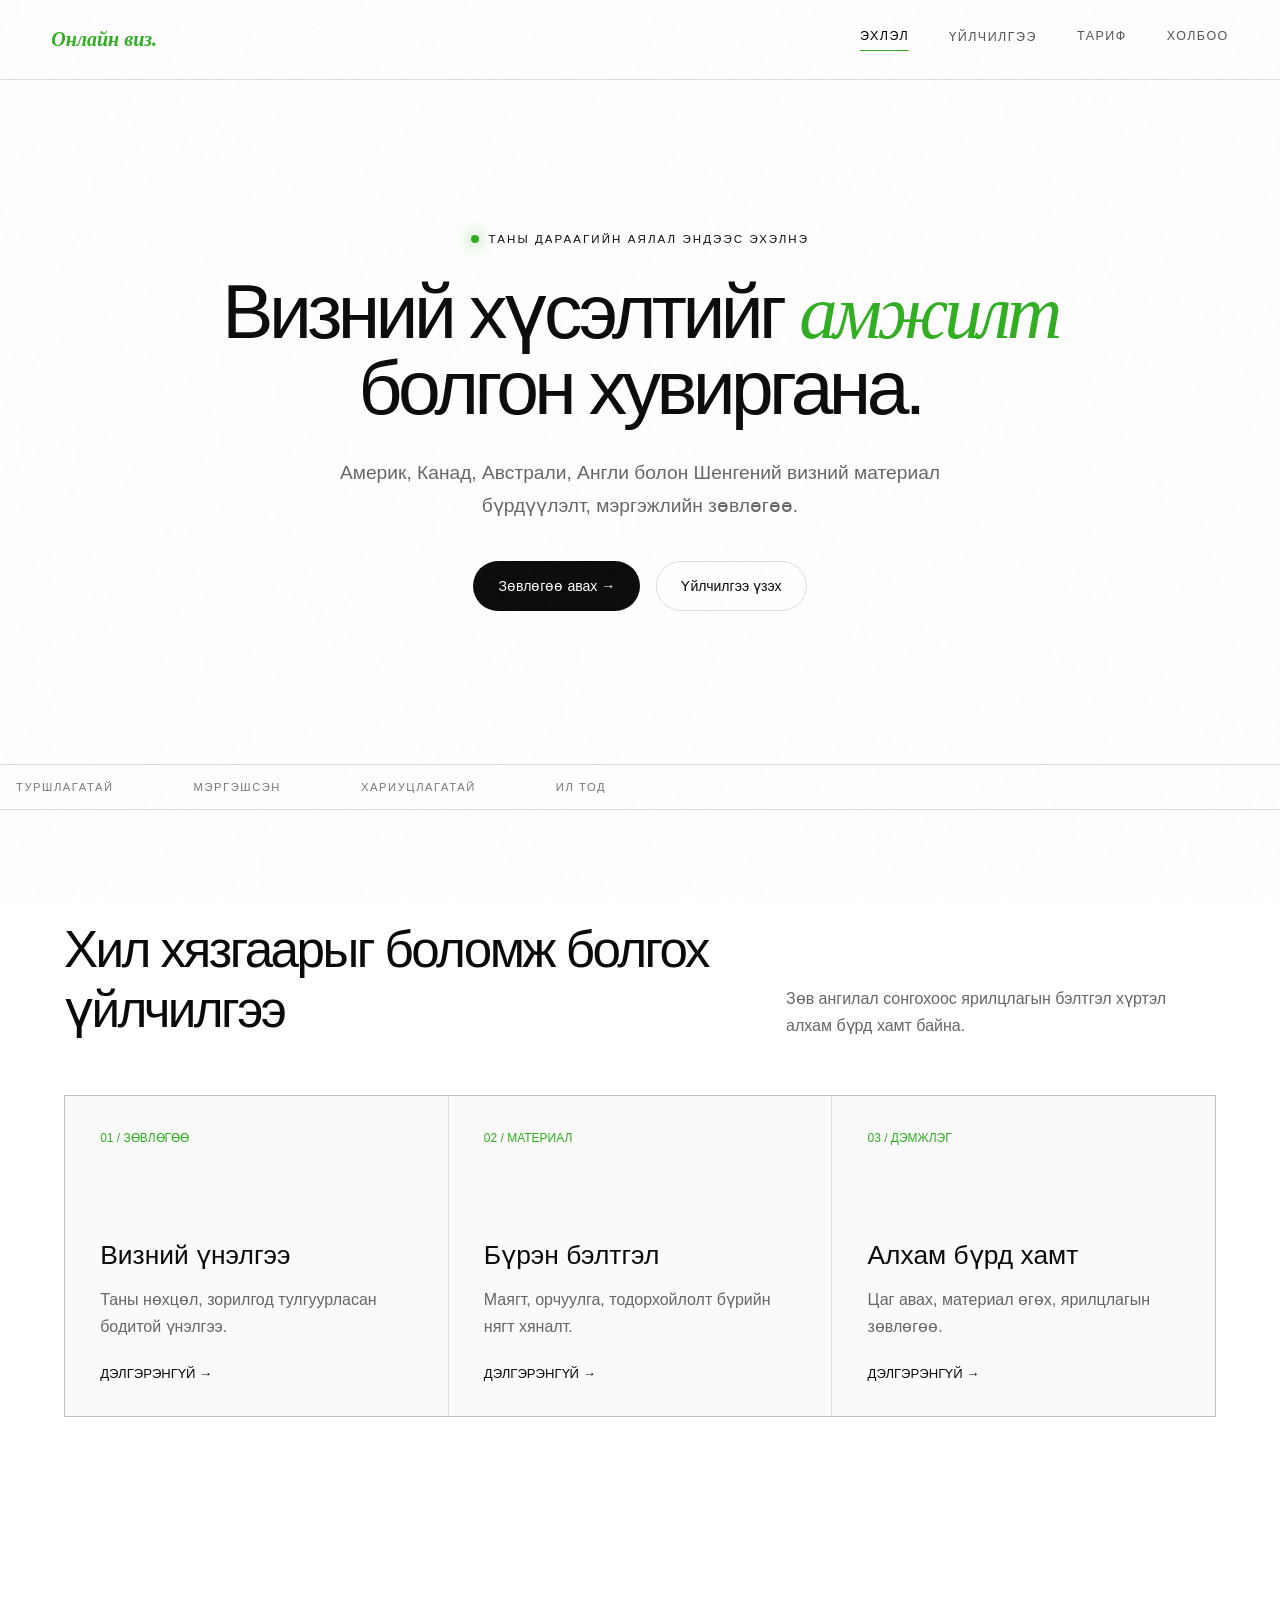
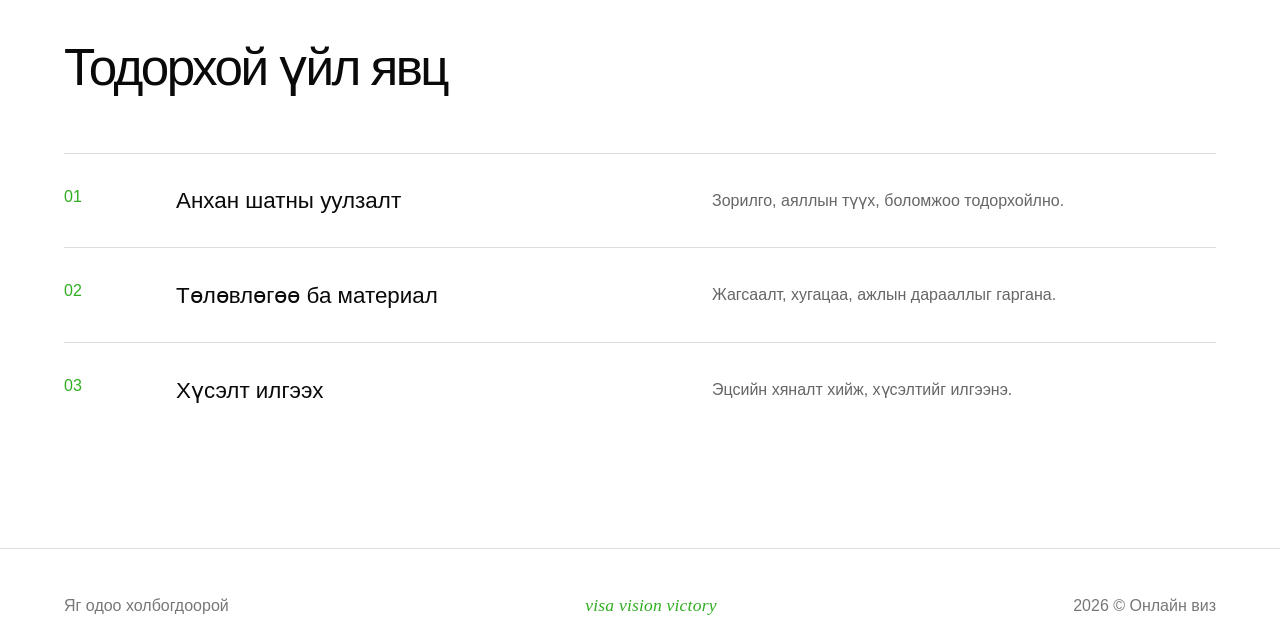
==== commit e97fd63f: "с14" ====
--- a/r/index.html
+++ b/r/index.html
@@ -1 +1 @@
-<!doctype html><html lang="mn"><head><meta charset="utf-8"><meta name="viewport" content="width=device-width,initial-scale=1"><title>Visa Vision Victory</title><link rel="stylesheet" href="styles.css"></head><body><div class="noise"></div><header class="site-header"><a class="brand" href="index.html">Онлайн виз<span>.</span></a><button class="menu-btn" aria-label="Цэс">☰</button><nav class="nav"><a class="active" href="index.html">Эхлэл</a><a href="services.html">Үйлчилгээ</a><a href="pricing.html">Тариф</a><a href="contact.html">Холбоо</a></nav></header><main class="page"><section class="hero"><p class="eyebrow"><span class="dot"></span>Таны дараагийн аялал эндээс эхэлнэ</p><h1>Визний хүсэлтийг <span class="accent">амжилт</span> болгон хувиргана.</h1><p class="lead">Америк, Канад, Австрали, Англи болон Шенгений визний материал бүрдүүлэлт, мэргэжлийн зөвлөгөө.</p><div class="actions"><a class="btn" href="contact.html">Зөвлөгөө авах →</a><a class="btn secondary" href="services.html">Үйлчилгээ үзэх</a></div></section><div class="marquee"><span>Туршлагатай</span><span>Мэргэшсэн</span><span>Хариуцлагатай</span><span>Ил тод</span></div><section class="section reveal"><div class="section-head"><h2>Хил хязгаарыг боломж болгох үйлчилгээ</h2><p class="section-copy">Зөв ангилал сонгохоос ярилцлагын бэлтгэл хүртэл алхам бүрд хамт байна.</p></div><div class="grid"><article class="card"><span class="card-index">01 / ЗӨВЛӨГӨӨ</span><h3>Визний үнэлгээ</h3><p>Таны нөхцөл, зорилгод тулгуурласан бодитой үнэлгээ.</p><a class="card-link" href="services.html">Дэлгэрэнгүй →</a></article><article class="card"><span class="card-index">02 / МАТЕРИАЛ</span><h3>Бүрэн бэлтгэл</h3><p>Маягт, орчуулга, тодорхойлолт бүрийн нягт хяналт.</p><a class="card-link" href="services.html">Дэлгэрэнгүй →</a></article><article class="card"><span class="card-index">03 / ДЭМЖЛЭГ</span><h3>Алхам бүрд хамт</h3><p>Цаг авах, материал өгөх, ярилцлагын зөвлөгөө.</p><a class="card-link" href="services.html">Дэлгэрэнгүй →</a></article></div></section><section class="section reveal"><div class="section-head"><h2>Тодорхой үйл явц</h2></div><div class="steps"><article class="step"><h3>Анхан шатны уулзалт</h3><p>Зорилго, аяллын түүх, боломжоо тодорхойлно.</p></article><article class="step"><h3>Төлөвлөгөө ба материал</h3><p>Жагсаалт, хугацаа, ажлын дарааллыг гаргана.</p></article><article class="step"><h3>Хүсэлт илгээх</h3><p>Эцсийн хяналт хийж, хүсэлтийг илгээнэ.</p></article></div></section></main><footer class="site-footer"><div class="footer-row"><p>Яг одоо холбогдоорой</p><p>2026 © Онлайн виз</p></div><div class="footer-brand">visa vision victory</div></footer><script src="app.js"></script></body></html>
+<!doctype html><html lang="mn"><head><meta charset="utf-8"><meta name="viewport" content="width=device-width,initial-scale=1"><title>Visa Vision Victory</title><link rel="stylesheet" href="styles.css"></head><body><div class="noise"></div><header class="site-header"><a class="brand" href="index.html">Онлайн виз<span>.</span></a><button class="menu-btn" aria-label="Цэс">☰</button><nav class="nav"><a class="active" href="index.html">Эхлэл</a><a href="services.html">Үйлчилгээ</a><a href="pricing.html">Тариф</a><a href="contact.html">Холбоо</a></nav></header><main class="page"><section class="hero"><p class="eyebrow"><span class="dot"></span>Таны дараагийн аялал эндээс эхэлнэ</p><h1>Визний хүсэлтийг <span class="accent">амжилт</span> болгон хувиргана.</h1><p class="lead">Америк, Канад, Австрали, Англи болон Шенгений визний материал бүрдүүлэлт, мэргэжлийн зөвлөгөө.</p><div class="actions"><a class="btn" href="contact.html">Зөвлөгөө авах →</a><a class="btn secondary" href="services.html">Үйлчилгээ үзэх</a></div></section><div class="marquee"><span>Туршлагатай</span><span>Мэргэшсэн</span><span>Хариуцлагатай</span><span>Ил тод</span></div><section class="section reveal"><div class="section-head"><h2>Хил хязгаарыг боломж болгох үйлчилгээ</h2><p class="section-copy">Зөв ангилал сонгохоос ярилцлагын бэлтгэл хүртэл алхам бүрд хамт байна.</p></div><div class="grid"><article class="card"><span class="card-index">01 / ЗӨВЛӨГӨӨ</span><h3>Визний үнэлгээ</h3><p>Таны нөхцөл, зорилгод тулгуурласан бодитой үнэлгээ.</p><a class="card-link" href="services.html">Дэлгэрэнгүй →</a></article><article class="card"><span class="card-index">02 / МАТЕРИАЛ</span><h3>Бүрэн бэлтгэл</h3><p>Маягт, орчуулга, тодорхойлолт бүрийн нягт хяналт.</p><a class="card-link" href="services.html">Дэлгэрэнгүй →</a></article><article class="card"><span class="card-index">03 / ДЭМЖЛЭГ</span><h3>Алхам бүрд хамт</h3><p>Цаг авах, материал өгөх, ярилцлагын зөвлөгөө.</p><a class="card-link" href="services.html">Дэлгэрэнгүй →</a></article></div></section><section class="section reveal"><div class="section-head"><h2>Тодорхой үйл явц</h2></div><div class="steps"><article class="step"><h3>Анхан шатны уулзалт</h3><p>Зорилго, аяллын түүх, боломжоо тодорхойлно.</p></article><article class="step"><h3>Төлөвлөгөө ба материал</h3><p>Жагсаалт, хугацаа, ажлын дарааллыг гаргана.</p></article><article class="step"><h3>Хүсэлт илгээх</h3><p>Эцсийн хяналт хийж, хүсэлтийг илгээнэ.</p></article></div></section></main><footer class="site-footer"><div class="footer-row"><p>Яг одоо холбогдоорой</p><div class="footer-brand">visa vision victory</div><p>2026 © Онлайн виз</p></div></footer><script src="app.js"></script></body></html>
--- a/r/styles.css
+++ b/r/styles.css
@@ -1 +1 @@
-:root{--bg:#ffffff;--fg:#0a0a0a;--muted:#666;--line:#00000022;--lime:#2fae1f}*{box-sizing:border-box;margin:0;padding:0}html{scroll-behavior:smooth}body{min-height:100vh;background:var(--bg);color:var(--fg);font-family:Arial,sans-serif;overflow-x:hidden}a{color:inherit}.noise{position:fixed;inset:0;pointer-events:none;z-index:10;opacity:.04;background-image:url("data:image/svg+xml,%3Csvg viewBox='0 0 180 180' xmlns='http://www.w3.org/2000/svg'%3E%3Cfilter id='n'%3E%3CfeTurbulence type='fractalNoise' baseFrequency='.9' numOctaves='3'/%3E%3C/filter%3E%3Crect width='100%25' height='100%25' filter='url(%23n)'/%3E%3C/svg%3E")}.site-header{position:relative;z-index:20;display:flex;align-items:center;justify-content:space-between;padding:28px 4vw;border-bottom:1px solid var(--line)}.brand{text-decoration:none;font-family:Georgia,serif;font-style:italic;font-size:1.25rem;font-weight:700;color:var(--lime)}.brand span,.accent{color:var(--lime)}.nav{display:flex;gap:2.5rem}.nav a{text-decoration:none;text-transform:uppercase;font-size:.78rem;letter-spacing:.12em;color:#555}.nav a:hover,.nav a.active{color:#000}.nav a.active:after{content:"";display:block;height:1px;background:var(--lime);margin-top:7px}.menu-btn{display:none;background:none;border:0;color:#000;font-size:1.5rem}.page{position:relative;z-index:2}.hero{min-height:76vh;display:grid;align-content:center;justify-items:center;text-align:center;padding:8vh 5vw}.eyebrow{display:flex;align-items:center;gap:.6rem;text-transform:uppercase;letter-spacing:.18em;font-size:.72rem;margin-bottom:1.8rem}.dot{width:8px;height:8px;background:var(--lime);border-radius:50%;box-shadow:0 0 16px var(--lime)}h1{max-width:1050px;font-size:clamp(2.6rem,6vw,6.5rem);font-weight:400;line-height:.98;letter-spacing:-.06em}.accent{font-style:italic;font-family:Georgia,serif}.lead{max-width:650px;color:var(--muted);font-size:clamp(1rem,1.5vw,1.25rem);line-height:1.7;margin:2rem auto 0}.actions{display:flex;gap:1rem;margin-top:2.4rem}.btn{display:inline-flex;align-items:center;justify-content:center;border:1px solid var(--line);border-radius:999px;padding:1rem 1.5rem;text-decoration:none;background:#0a0a0a;color:#fff;font-size:.88rem;transition:.25s;cursor:pointer}.btn:hover{transform:translateY(-2px)}.btn.secondary{background:transparent;color:#0a0a0a}.marquee{border-block:1px solid var(--line);padding:1rem;overflow:hidden;color:#777;text-transform:uppercase;letter-spacing:.14em;font-size:.7rem;white-space:nowrap}.marquee span{margin-right:5rem}.section{padding:110px 5vw;max-width:1400px;margin:auto}.section-head{display:flex;justify-content:space-between;align-items:end;gap:2rem;margin-bottom:3.5rem}.section h2{font-size:clamp(2rem,4vw,4.2rem);font-weight:400;letter-spacing:-.05em;max-width:800px}.section-copy{max-width:430px;color:var(--muted);line-height:1.7}.grid{display:grid;grid-template-columns:repeat(3,1fr);gap:1px;background:var(--line);border:1px solid var(--line)}.card{background:#fafafa;padding:2.2rem;min-height:320px;display:flex;flex-direction:column}.card:hover{background:#f1f1f1}.card-index{color:var(--lime);font-size:.75rem}.card h3{font-size:1.65rem;font-weight:400;margin:auto 0 1rem}.card p{color:var(--muted);line-height:1.65}.card-link{margin-top:1.6rem;text-decoration:none;font-size:.82rem;text-transform:uppercase}.steps{counter-reset:s}.step{counter-increment:s;display:grid;grid-template-columns:80px 1fr 1fr;gap:2rem;padding:2.1rem 0;border-top:1px solid var(--line)}.step:before{content:"0" counter(s);color:var(--lime)}.step h3{font-weight:400;font-size:1.4rem}.step p{color:var(--muted);line-height:1.6}.page-intro{padding:12vh 5vw 8vh;max-width:1400px;margin:auto}.pricing-grid{display:grid;grid-template-columns:repeat(3,1fr);gap:1rem}.price-card{padding:2rem;border:1px solid var(--line);border-radius:18px;background:#00000008;display:flex;flex-direction:column;min-height:520px}.price-card.featured{border-color:var(--lime);background:#2fae1f16}.badge{align-self:flex-start;color:#eafbe6;background:var(--lime);border-radius:99px;padding:.4rem .7rem;font-size:.65rem;text-transform:uppercase}.price-card h3{font-size:1.6rem;font-weight:400;margin:1.4rem 0}.price{font-size:2.7rem}.price small{font-size:.8rem;color:var(--muted)}.features{list-style:none;margin:2rem 0;color:#bbb;line-height:2}.features li:before{content:"↗";color:var(--lime);margin-right:.6rem}.price-card .btn{margin-top:auto}.contact-grid{display:grid;grid-template-columns:.8fr 1.2fr;gap:6vw}.contact-list{list-style:none;margin-top:2rem}.contact-list li{padding:1.2rem 0;border-top:1px solid var(--line);color:#555}.contact-list a{text-decoration:none;color:#0a0a0a}.form{display:grid;gap:1rem}.field{display:grid;gap:.55rem}.field label{font-size:.72rem;text-transform:uppercase;color:#555}.field input,.field textarea,.field select{width:100%;background:#00000008;border:1px solid var(--line);border-radius:10px;color:#0a0a0a;padding:1rem}.field textarea{min-height:150px;resize:vertical}.form-status{color:var(--lime);min-height:1.3em}.site-footer{position:relative;z-index:2;border-top:1px solid var(--line);padding:3rem 5vw 1.4rem}.footer-row{display:flex;justify-content:space-between;color:#777}.footer-brand{font-family:Georgia,serif;font-style:italic;color:var(--lime);font-size:clamp(1.6rem,3vw,3.4rem);line-height:.85;letter-spacing:clamp(-.025em,.3vw,.04em);text-align:center;margin-top:5rem;white-space:nowrap}.reveal{opacity:0;transform:translateY(24px);transition:.75s}.reveal.visible{opacity:1;transform:none}@media(max-width:800px){.site-header{padding:22px 20px}.menu-btn{display:block}.nav{display:none;position:absolute;top:74px;left:0;right:0;padding:24px 20px;background:#fafafa;flex-direction:column}.nav.open{display:flex}.hero{min-height:70vh;padding-inline:20px}.actions{flex-direction:column;width:100%;max-width:360px}.section,.page-intro{padding:75px 20px}.section-head,.footer-row{align-items:flex-start;flex-direction:column;gap:1rem}.grid,.pricing-grid,.contact-grid{grid-template-columns:1fr}.step{grid-template-columns:45px 1fr}.step p{grid-column:2}.price-card{min-height:auto}.footer-brand{white-space:normal}}
+:root{--bg:#ffffff;--fg:#0a0a0a;--muted:#666;--line:#00000022;--lime:#2fae1f}*{box-sizing:border-box;margin:0;padding:0}html{scroll-behavior:smooth}body{min-height:100vh;background:var(--bg);color:var(--fg);font-family:Arial,sans-serif;overflow-x:hidden}a{color:inherit}.noise{position:fixed;inset:0;pointer-events:none;z-index:10;opacity:.04;background-image:url("data:image/svg+xml,%3Csvg viewBox='0 0 180 180' xmlns='http://www.w3.org/2000/svg'%3E%3Cfilter id='n'%3E%3CfeTurbulence type='fractalNoise' baseFrequency='.9' numOctaves='3'/%3E%3C/filter%3E%3Crect width='100%25' height='100%25' filter='url(%23n)'/%3E%3C/svg%3E")}.site-header{position:relative;z-index:20;display:flex;align-items:center;justify-content:space-between;padding:28px 4vw;border-bottom:1px solid var(--line)}.brand{text-decoration:none;font-family:Georgia,serif;font-style:italic;font-size:1.25rem;font-weight:700;color:var(--lime)}.brand span,.accent{color:var(--lime)}.nav{display:flex;gap:2.5rem}.nav a{text-decoration:none;text-transform:uppercase;font-size:.78rem;letter-spacing:.12em;color:#555}.nav a:hover,.nav a.active{color:#000}.nav a.active:after{content:"";display:block;height:1px;background:var(--lime);margin-top:7px}.menu-btn{display:none;background:none;border:0;color:#000;font-size:1.5rem}.page{position:relative;z-index:2}.hero{min-height:76vh;display:grid;align-content:center;justify-items:center;text-align:center;padding:8vh 5vw}.eyebrow{display:flex;align-items:center;gap:.6rem;text-transform:uppercase;letter-spacing:.18em;font-size:.72rem;margin-bottom:1.8rem}.dot{width:8px;height:8px;background:var(--lime);border-radius:50%;box-shadow:0 0 16px var(--lime)}h1{max-width:1050px;font-size:clamp(2.6rem,6vw,6.5rem);font-weight:400;line-height:.98;letter-spacing:-.06em}.accent{font-style:italic;font-family:Georgia,serif}.lead{max-width:650px;color:var(--muted);font-size:clamp(1rem,1.5vw,1.25rem);line-height:1.7;margin:2rem auto 0}.actions{display:flex;gap:1rem;margin-top:2.4rem}.btn{display:inline-flex;align-items:center;justify-content:center;border:1px solid var(--line);border-radius:999px;padding:1rem 1.5rem;text-decoration:none;background:#0a0a0a;color:#fff;font-size:.88rem;transition:.25s;cursor:pointer}.btn:hover{transform:translateY(-2px)}.btn.secondary{background:transparent;color:#0a0a0a}.marquee{border-block:1px solid var(--line);padding:1rem;overflow:hidden;color:#777;text-transform:uppercase;letter-spacing:.14em;font-size:.7rem;white-space:nowrap}.marquee span{margin-right:5rem}.section{padding:110px 5vw;max-width:1400px;margin:auto}.section-head{display:flex;justify-content:space-between;align-items:end;gap:2rem;margin-bottom:3.5rem}.section h2{font-size:clamp(2rem,4vw,4.2rem);font-weight:400;letter-spacing:-.05em;max-width:800px}.section-copy{max-width:430px;color:var(--muted);line-height:1.7}.grid{display:grid;grid-template-columns:repeat(3,1fr);gap:1px;background:var(--line);border:1px solid var(--line)}.card{background:#fafafa;padding:2.2rem;min-height:320px;display:flex;flex-direction:column}.card:hover{background:#f1f1f1}.card-index{color:var(--lime);font-size:.75rem}.card h3{font-size:1.65rem;font-weight:400;margin:auto 0 1rem}.card p{color:var(--muted);line-height:1.65}.card-link{margin-top:1.6rem;text-decoration:none;font-size:.82rem;text-transform:uppercase}.steps{counter-reset:s}.step{counter-increment:s;display:grid;grid-template-columns:80px 1fr 1fr;gap:2rem;padding:2.1rem 0;border-top:1px solid var(--line)}.step:before{content:"0" counter(s);color:var(--lime)}.step h3{font-weight:400;font-size:1.4rem}.step p{color:var(--muted);line-height:1.6}.page-intro{padding:12vh 5vw 8vh;max-width:1400px;margin:auto}.pricing-grid{display:grid;grid-template-columns:repeat(3,1fr);gap:1rem}.price-card{padding:2rem;border:1px solid var(--line);border-radius:18px;background:#00000008;display:flex;flex-direction:column;min-height:520px}.price-card.featured{border-color:var(--lime);background:#2fae1f16}.badge{align-self:flex-start;color:#eafbe6;background:var(--lime);border-radius:99px;padding:.4rem .7rem;font-size:.65rem;text-transform:uppercase}.price-card h3{font-size:1.6rem;font-weight:400;margin:1.4rem 0}.price{font-size:2.7rem}.price small{font-size:.8rem;color:var(--muted)}.features{list-style:none;margin:2rem 0;color:#bbb;line-height:2}.features li:before{content:"↗";color:var(--lime);margin-right:.6rem}.price-card .btn{margin-top:auto}.contact-grid{display:grid;grid-template-columns:.8fr 1.2fr;gap:6vw}.contact-list{list-style:none;margin-top:2rem}.contact-list li{padding:1.2rem 0;border-top:1px solid var(--line);color:#555}.contact-list a{text-decoration:none;color:#0a0a0a}.form{display:grid;gap:1rem}.field{display:grid;gap:.55rem}.field label{font-size:.72rem;text-transform:uppercase;color:#555}.field input,.field textarea,.field select{width:100%;background:#00000008;border:1px solid var(--line);border-radius:10px;color:#0a0a0a;padding:1rem}.field textarea{min-height:150px;resize:vertical}.form-status{color:var(--lime);min-height:1.3em}.site-footer{position:relative;z-index:2;border-top:1px solid var(--line);padding:3rem 5vw 1.4rem}.footer-row{display:flex;justify-content:space-between;align-items:center;color:#777}.footer-brand{font-family:Georgia,serif;font-style:italic;color:var(--lime);font-size:1.1rem;line-height:1;letter-spacing:.01em;text-align:center;white-space:nowrap}.reveal{opacity:0;transform:translateY(24px);transition:.75s}.reveal.visible{opacity:1;transform:none}@media(max-width:800px){.site-header{padding:22px 20px}.menu-btn{display:block}.nav{display:none;position:absolute;top:74px;left:0;right:0;padding:24px 20px;background:#fafafa;flex-direction:column}.nav.open{display:flex}.hero{min-height:70vh;padding-inline:20px}.actions{flex-direction:column;width:100%;max-width:360px}.section,.page-intro{padding:75px 20px}.section-head,.footer-row{align-items:flex-start;flex-direction:column;gap:.6rem}.grid,.pricing-grid,.contact-grid{grid-template-columns:1fr}.step{grid-template-columns:45px 1fr}.step p{grid-column:2}.price-card{min-height:auto}.footer-brand{white-space:normal}}
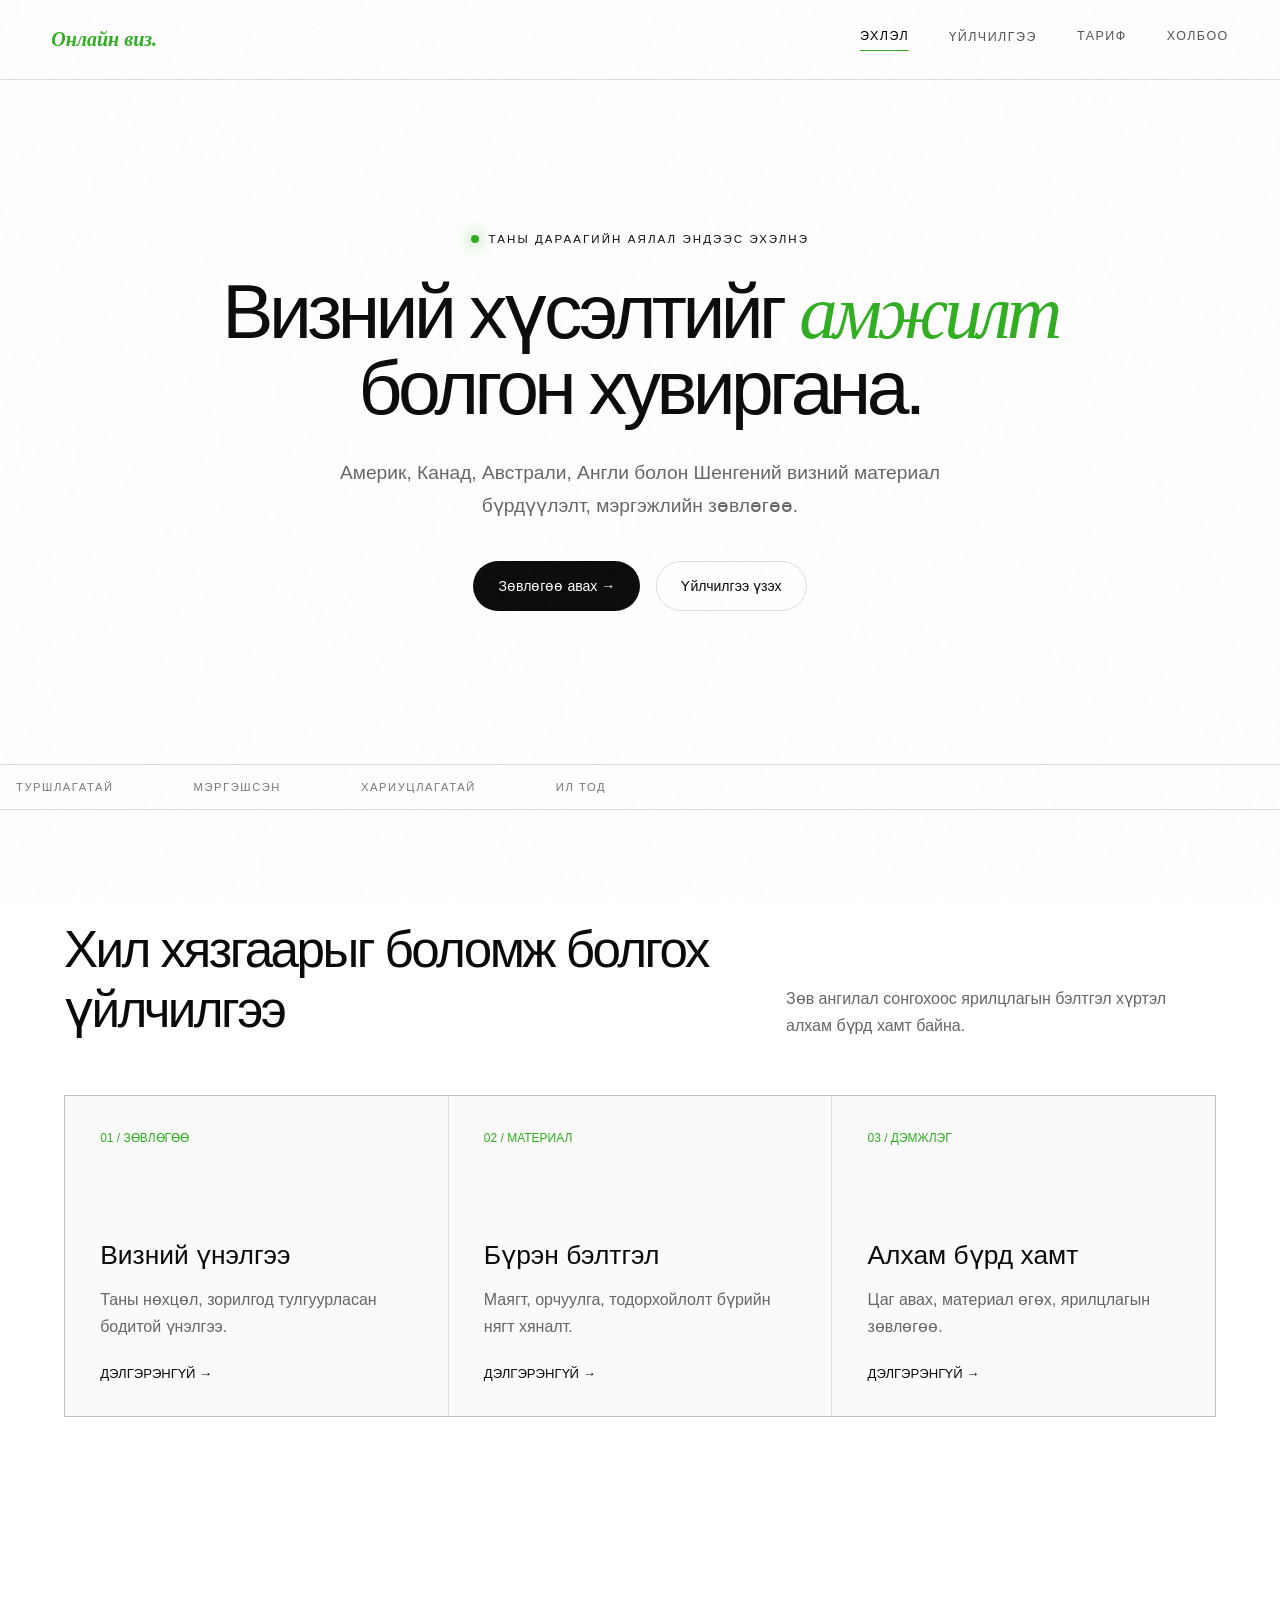
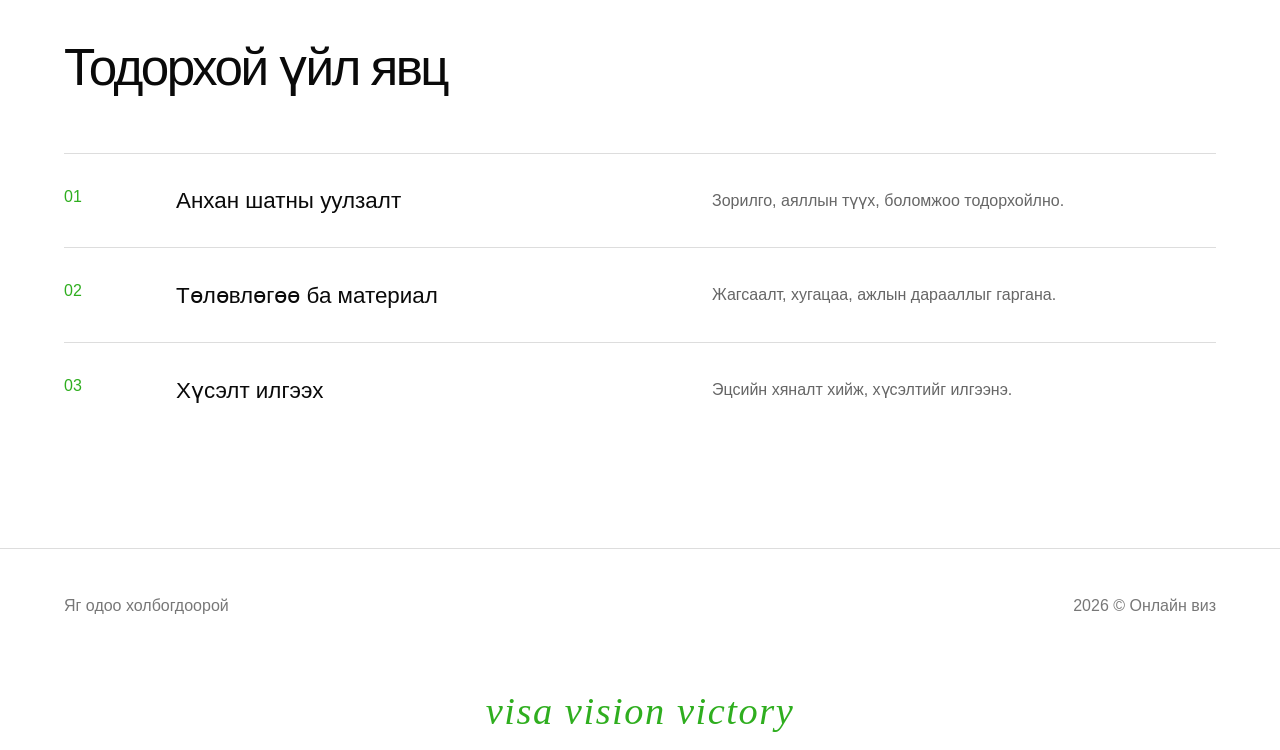
==== commit 30c48e5e: "v15" ====
--- a/r/index.html
+++ b/r/index.html
@@ -1 +1 @@
-<!doctype html><html lang="mn"><head><meta charset="utf-8"><meta name="viewport" content="width=device-width,initial-scale=1"><title>Visa Vision Victory</title><link rel="stylesheet" href="styles.css"></head><body><div class="noise"></div><header class="site-header"><a class="brand" href="index.html">Онлайн виз<span>.</span></a><button class="menu-btn" aria-label="Цэс">☰</button><nav class="nav"><a class="active" href="index.html">Эхлэл</a><a href="services.html">Үйлчилгээ</a><a href="pricing.html">Тариф</a><a href="contact.html">Холбоо</a></nav></header><main class="page"><section class="hero"><p class="eyebrow"><span class="dot"></span>Таны дараагийн аялал эндээс эхэлнэ</p><h1>Визний хүсэлтийг <span class="accent">амжилт</span> болгон хувиргана.</h1><p class="lead">Америк, Канад, Австрали, Англи болон Шенгений визний материал бүрдүүлэлт, мэргэжлийн зөвлөгөө.</p><div class="actions"><a class="btn" href="contact.html">Зөвлөгөө авах →</a><a class="btn secondary" href="services.html">Үйлчилгээ үзэх</a></div></section><div class="marquee"><span>Туршлагатай</span><span>Мэргэшсэн</span><span>Хариуцлагатай</span><span>Ил тод</span></div><section class="section reveal"><div class="section-head"><h2>Хил хязгаарыг боломж болгох үйлчилгээ</h2><p class="section-copy">Зөв ангилал сонгохоос ярилцлагын бэлтгэл хүртэл алхам бүрд хамт байна.</p></div><div class="grid"><article class="card"><span class="card-index">01 / ЗӨВЛӨГӨӨ</span><h3>Визний үнэлгээ</h3><p>Таны нөхцөл, зорилгод тулгуурласан бодитой үнэлгээ.</p><a class="card-link" href="services.html">Дэлгэрэнгүй →</a></article><article class="card"><span class="card-index">02 / МАТЕРИАЛ</span><h3>Бүрэн бэлтгэл</h3><p>Маягт, орчуулга, тодорхойлолт бүрийн нягт хяналт.</p><a class="card-link" href="services.html">Дэлгэрэнгүй →</a></article><article class="card"><span class="card-index">03 / ДЭМЖЛЭГ</span><h3>Алхам бүрд хамт</h3><p>Цаг авах, материал өгөх, ярилцлагын зөвлөгөө.</p><a class="card-link" href="services.html">Дэлгэрэнгүй →</a></article></div></section><section class="section reveal"><div class="section-head"><h2>Тодорхой үйл явц</h2></div><div class="steps"><article class="step"><h3>Анхан шатны уулзалт</h3><p>Зорилго, аяллын түүх, боломжоо тодорхойлно.</p></article><article class="step"><h3>Төлөвлөгөө ба материал</h3><p>Жагсаалт, хугацаа, ажлын дарааллыг гаргана.</p></article><article class="step"><h3>Хүсэлт илгээх</h3><p>Эцсийн хяналт хийж, хүсэлтийг илгээнэ.</p></article></div></section></main><footer class="site-footer"><div class="footer-row"><p>Яг одоо холбогдоорой</p><div class="footer-brand">visa vision victory</div><p>2026 © Онлайн виз</p></div></footer><script src="app.js"></script></body></html>
+<!doctype html><html lang="mn"><head><meta charset="utf-8"><meta name="viewport" content="width=device-width,initial-scale=1"><title>Visa Vision Victory</title><link rel="stylesheet" href="styles.css"></head><body><div class="noise"></div><header class="site-header"><a class="brand" href="index.html">Онлайн виз<span>.</span></a><button class="menu-btn" aria-label="Цэс">☰</button><nav class="nav"><a class="active" href="index.html">Эхлэл</a><a href="services.html">Үйлчилгээ</a><a href="pricing.html">Тариф</a><a href="contact.html">Холбоо</a></nav></header><main class="page"><section class="hero"><p class="eyebrow"><span class="dot"></span>Таны дараагийн аялал эндээс эхэлнэ</p><h1>Визний хүсэлтийг <span class="accent">амжилт</span> болгон хувиргана.</h1><p class="lead">Америк, Канад, Австрали, Англи болон Шенгений визний материал бүрдүүлэлт, мэргэжлийн зөвлөгөө.</p><div class="actions"><a class="btn" href="contact.html">Зөвлөгөө авах →</a><a class="btn secondary" href="services.html">Үйлчилгээ үзэх</a></div></section><div class="marquee"><span>Туршлагатай</span><span>Мэргэшсэн</span><span>Хариуцлагатай</span><span>Ил тод</span></div><section class="section reveal"><div class="section-head"><h2>Хил хязгаарыг боломж болгох үйлчилгээ</h2><p class="section-copy">Зөв ангилал сонгохоос ярилцлагын бэлтгэл хүртэл алхам бүрд хамт байна.</p></div><div class="grid"><article class="card"><span class="card-index">01 / ЗӨВЛӨГӨӨ</span><h3>Визний үнэлгээ</h3><p>Таны нөхцөл, зорилгод тулгуурласан бодитой үнэлгээ.</p><a class="card-link" href="services.html">Дэлгэрэнгүй →</a></article><article class="card"><span class="card-index">02 / МАТЕРИАЛ</span><h3>Бүрэн бэлтгэл</h3><p>Маягт, орчуулга, тодорхойлолт бүрийн нягт хяналт.</p><a class="card-link" href="services.html">Дэлгэрэнгүй →</a></article><article class="card"><span class="card-index">03 / ДЭМЖЛЭГ</span><h3>Алхам бүрд хамт</h3><p>Цаг авах, материал өгөх, ярилцлагын зөвлөгөө.</p><a class="card-link" href="services.html">Дэлгэрэнгүй →</a></article></div></section><section class="section reveal"><div class="section-head"><h2>Тодорхой үйл явц</h2></div><div class="steps"><article class="step"><h3>Анхан шатны уулзалт</h3><p>Зорилго, аяллын түүх, боломжоо тодорхойлно.</p></article><article class="step"><h3>Төлөвлөгөө ба материал</h3><p>Жагсаалт, хугацаа, ажлын дарааллыг гаргана.</p></article><article class="step"><h3>Хүсэлт илгээх</h3><p>Эцсийн хяналт хийж, хүсэлтийг илгээнэ.</p></article></div></section></main><footer class="site-footer"><div class="footer-row"><p>Яг одоо холбогдоорой</p><p>2026 © Онлайн виз</p></div><div class="footer-brand">visa vision victory</div></footer><script src="app.js"></script></body></html>
--- a/r/styles.css
+++ b/r/styles.css
@@ -1 +1 @@
-:root{--bg:#ffffff;--fg:#0a0a0a;--muted:#666;--line:#00000022;--lime:#2fae1f}*{box-sizing:border-box;margin:0;padding:0}html{scroll-behavior:smooth}body{min-height:100vh;background:var(--bg);color:var(--fg);font-family:Arial,sans-serif;overflow-x:hidden}a{color:inherit}.noise{position:fixed;inset:0;pointer-events:none;z-index:10;opacity:.04;background-image:url("data:image/svg+xml,%3Csvg viewBox='0 0 180 180' xmlns='http://www.w3.org/2000/svg'%3E%3Cfilter id='n'%3E%3CfeTurbulence type='fractalNoise' baseFrequency='.9' numOctaves='3'/%3E%3C/filter%3E%3Crect width='100%25' height='100%25' filter='url(%23n)'/%3E%3C/svg%3E")}.site-header{position:relative;z-index:20;display:flex;align-items:center;justify-content:space-between;padding:28px 4vw;border-bottom:1px solid var(--line)}.brand{text-decoration:none;font-family:Georgia,serif;font-style:italic;font-size:1.25rem;font-weight:700;color:var(--lime)}.brand span,.accent{color:var(--lime)}.nav{display:flex;gap:2.5rem}.nav a{text-decoration:none;text-transform:uppercase;font-size:.78rem;letter-spacing:.12em;color:#555}.nav a:hover,.nav a.active{color:#000}.nav a.active:after{content:"";display:block;height:1px;background:var(--lime);margin-top:7px}.menu-btn{display:none;background:none;border:0;color:#000;font-size:1.5rem}.page{position:relative;z-index:2}.hero{min-height:76vh;display:grid;align-content:center;justify-items:center;text-align:center;padding:8vh 5vw}.eyebrow{display:flex;align-items:center;gap:.6rem;text-transform:uppercase;letter-spacing:.18em;font-size:.72rem;margin-bottom:1.8rem}.dot{width:8px;height:8px;background:var(--lime);border-radius:50%;box-shadow:0 0 16px var(--lime)}h1{max-width:1050px;font-size:clamp(2.6rem,6vw,6.5rem);font-weight:400;line-height:.98;letter-spacing:-.06em}.accent{font-style:italic;font-family:Georgia,serif}.lead{max-width:650px;color:var(--muted);font-size:clamp(1rem,1.5vw,1.25rem);line-height:1.7;margin:2rem auto 0}.actions{display:flex;gap:1rem;margin-top:2.4rem}.btn{display:inline-flex;align-items:center;justify-content:center;border:1px solid var(--line);border-radius:999px;padding:1rem 1.5rem;text-decoration:none;background:#0a0a0a;color:#fff;font-size:.88rem;transition:.25s;cursor:pointer}.btn:hover{transform:translateY(-2px)}.btn.secondary{background:transparent;color:#0a0a0a}.marquee{border-block:1px solid var(--line);padding:1rem;overflow:hidden;color:#777;text-transform:uppercase;letter-spacing:.14em;font-size:.7rem;white-space:nowrap}.marquee span{margin-right:5rem}.section{padding:110px 5vw;max-width:1400px;margin:auto}.section-head{display:flex;justify-content:space-between;align-items:end;gap:2rem;margin-bottom:3.5rem}.section h2{font-size:clamp(2rem,4vw,4.2rem);font-weight:400;letter-spacing:-.05em;max-width:800px}.section-copy{max-width:430px;color:var(--muted);line-height:1.7}.grid{display:grid;grid-template-columns:repeat(3,1fr);gap:1px;background:var(--line);border:1px solid var(--line)}.card{background:#fafafa;padding:2.2rem;min-height:320px;display:flex;flex-direction:column}.card:hover{background:#f1f1f1}.card-index{color:var(--lime);font-size:.75rem}.card h3{font-size:1.65rem;font-weight:400;margin:auto 0 1rem}.card p{color:var(--muted);line-height:1.65}.card-link{margin-top:1.6rem;text-decoration:none;font-size:.82rem;text-transform:uppercase}.steps{counter-reset:s}.step{counter-increment:s;display:grid;grid-template-columns:80px 1fr 1fr;gap:2rem;padding:2.1rem 0;border-top:1px solid var(--line)}.step:before{content:"0" counter(s);color:var(--lime)}.step h3{font-weight:400;font-size:1.4rem}.step p{color:var(--muted);line-height:1.6}.page-intro{padding:12vh 5vw 8vh;max-width:1400px;margin:auto}.pricing-grid{display:grid;grid-template-columns:repeat(3,1fr);gap:1rem}.price-card{padding:2rem;border:1px solid var(--line);border-radius:18px;background:#00000008;display:flex;flex-direction:column;min-height:520px}.price-card.featured{border-color:var(--lime);background:#2fae1f16}.badge{align-self:flex-start;color:#eafbe6;background:var(--lime);border-radius:99px;padding:.4rem .7rem;font-size:.65rem;text-transform:uppercase}.price-card h3{font-size:1.6rem;font-weight:400;margin:1.4rem 0}.price{font-size:2.7rem}.price small{font-size:.8rem;color:var(--muted)}.features{list-style:none;margin:2rem 0;color:#bbb;line-height:2}.features li:before{content:"↗";color:var(--lime);margin-right:.6rem}.price-card .btn{margin-top:auto}.contact-grid{display:grid;grid-template-columns:.8fr 1.2fr;gap:6vw}.contact-list{list-style:none;margin-top:2rem}.contact-list li{padding:1.2rem 0;border-top:1px solid var(--line);color:#555}.contact-list a{text-decoration:none;color:#0a0a0a}.form{display:grid;gap:1rem}.field{display:grid;gap:.55rem}.field label{font-size:.72rem;text-transform:uppercase;color:#555}.field input,.field textarea,.field select{width:100%;background:#00000008;border:1px solid var(--line);border-radius:10px;color:#0a0a0a;padding:1rem}.field textarea{min-height:150px;resize:vertical}.form-status{color:var(--lime);min-height:1.3em}.site-footer{position:relative;z-index:2;border-top:1px solid var(--line);padding:3rem 5vw 1.4rem}.footer-row{display:flex;justify-content:space-between;align-items:center;color:#777}.footer-brand{font-family:Georgia,serif;font-style:italic;color:var(--lime);font-size:1.1rem;line-height:1;letter-spacing:.01em;text-align:center;white-space:nowrap}.reveal{opacity:0;transform:translateY(24px);transition:.75s}.reveal.visible{opacity:1;transform:none}@media(max-width:800px){.site-header{padding:22px 20px}.menu-btn{display:block}.nav{display:none;position:absolute;top:74px;left:0;right:0;padding:24px 20px;background:#fafafa;flex-direction:column}.nav.open{display:flex}.hero{min-height:70vh;padding-inline:20px}.actions{flex-direction:column;width:100%;max-width:360px}.section,.page-intro{padding:75px 20px}.section-head,.footer-row{align-items:flex-start;flex-direction:column;gap:.6rem}.grid,.pricing-grid,.contact-grid{grid-template-columns:1fr}.step{grid-template-columns:45px 1fr}.step p{grid-column:2}.price-card{min-height:auto}.footer-brand{white-space:normal}}
+:root{--bg:#ffffff;--fg:#0a0a0a;--muted:#666;--line:#00000022;--lime:#2fae1f}*{box-sizing:border-box;margin:0;padding:0}html{scroll-behavior:smooth}body{min-height:100vh;background:var(--bg);color:var(--fg);font-family:Arial,sans-serif;overflow-x:hidden}a{color:inherit}.noise{position:fixed;inset:0;pointer-events:none;z-index:10;opacity:.04;background-image:url("data:image/svg+xml,%3Csvg viewBox='0 0 180 180' xmlns='http://www.w3.org/2000/svg'%3E%3Cfilter id='n'%3E%3CfeTurbulence type='fractalNoise' baseFrequency='.9' numOctaves='3'/%3E%3C/filter%3E%3Crect width='100%25' height='100%25' filter='url(%23n)'/%3E%3C/svg%3E")}.site-header{position:relative;z-index:20;display:flex;align-items:center;justify-content:space-between;padding:28px 4vw;border-bottom:1px solid var(--line)}.brand{text-decoration:none;font-family:Georgia,serif;font-style:italic;font-size:1.25rem;font-weight:700;color:var(--lime)}.brand span,.accent{color:var(--lime)}.nav{display:flex;gap:2.5rem}.nav a{text-decoration:none;text-transform:uppercase;font-size:.78rem;letter-spacing:.12em;color:#555}.nav a:hover,.nav a.active{color:#000}.nav a.active:after{content:"";display:block;height:1px;background:var(--lime);margin-top:7px}.menu-btn{display:none;background:none;border:0;color:#000;font-size:1.5rem}.page{position:relative;z-index:2}.hero{min-height:76vh;display:grid;align-content:center;justify-items:center;text-align:center;padding:8vh 5vw}.eyebrow{display:flex;align-items:center;gap:.6rem;text-transform:uppercase;letter-spacing:.18em;font-size:.72rem;margin-bottom:1.8rem}.dot{width:8px;height:8px;background:var(--lime);border-radius:50%;box-shadow:0 0 16px var(--lime)}h1{max-width:1050px;font-size:clamp(2.6rem,6vw,6.5rem);font-weight:400;line-height:.98;letter-spacing:-.06em}.accent{font-style:italic;font-family:Georgia,serif}.lead{max-width:650px;color:var(--muted);font-size:clamp(1rem,1.5vw,1.25rem);line-height:1.7;margin:2rem auto 0}.actions{display:flex;gap:1rem;margin-top:2.4rem}.btn{display:inline-flex;align-items:center;justify-content:center;border:1px solid var(--line);border-radius:999px;padding:1rem 1.5rem;text-decoration:none;background:#0a0a0a;color:#fff;font-size:.88rem;transition:.25s;cursor:pointer}.btn:hover{transform:translateY(-2px)}.btn.secondary{background:transparent;color:#0a0a0a}.marquee{border-block:1px solid var(--line);padding:1rem;overflow:hidden;color:#777;text-transform:uppercase;letter-spacing:.14em;font-size:.7rem;white-space:nowrap}.marquee span{margin-right:5rem}.section{padding:110px 5vw;max-width:1400px;margin:auto}.section-head{display:flex;justify-content:space-between;align-items:end;gap:2rem;margin-bottom:3.5rem}.section h2{font-size:clamp(2rem,4vw,4.2rem);font-weight:400;letter-spacing:-.05em;max-width:800px}.section-copy{max-width:430px;color:var(--muted);line-height:1.7}.grid{display:grid;grid-template-columns:repeat(3,1fr);gap:1px;background:var(--line);border:1px solid var(--line)}.card{background:#fafafa;padding:2.2rem;min-height:320px;display:flex;flex-direction:column}.card:hover{background:#f1f1f1}.card-index{color:var(--lime);font-size:.75rem}.card h3{font-size:1.65rem;font-weight:400;margin:auto 0 1rem}.card p{color:var(--muted);line-height:1.65}.card-link{margin-top:1.6rem;text-decoration:none;font-size:.82rem;text-transform:uppercase}.steps{counter-reset:s}.step{counter-increment:s;display:grid;grid-template-columns:80px 1fr 1fr;gap:2rem;padding:2.1rem 0;border-top:1px solid var(--line)}.step:before{content:"0" counter(s);color:var(--lime)}.step h3{font-weight:400;font-size:1.4rem}.step p{color:var(--muted);line-height:1.6}.page-intro{padding:12vh 5vw 8vh;max-width:1400px;margin:auto}.pricing-grid{display:grid;grid-template-columns:repeat(3,1fr);gap:1rem}.price-card{padding:2rem;border:1px solid var(--line);border-radius:18px;background:#00000008;display:flex;flex-direction:column;min-height:520px}.price-card.featured{border-color:var(--lime);background:#2fae1f16}.badge{align-self:flex-start;color:#eafbe6;background:var(--lime);border-radius:99px;padding:.4rem .7rem;font-size:.65rem;text-transform:uppercase}.price-card h3{font-size:1.6rem;font-weight:400;margin:1.4rem 0}.price{font-size:2.7rem}.price small{font-size:.8rem;color:var(--muted)}.features{list-style:none;margin:2rem 0;color:#bbb;line-height:2}.features li:before{content:"↗";color:var(--lime);margin-right:.6rem}.price-card .btn{margin-top:auto}.contact-grid{display:grid;grid-template-columns:.8fr 1.2fr;gap:6vw}.contact-list{list-style:none;margin-top:2rem}.contact-list li{padding:1.2rem 0;border-top:1px solid var(--line);color:#555}.contact-list a{text-decoration:none;color:#0a0a0a}.form{display:grid;gap:1rem}.field{display:grid;gap:.55rem}.field label{font-size:.72rem;text-transform:uppercase;color:#555}.field input,.field textarea,.field select{width:100%;background:#00000008;border:1px solid var(--line);border-radius:10px;color:#0a0a0a;padding:1rem}.field textarea{min-height:150px;resize:vertical}.form-status{color:var(--lime);min-height:1.3em}.site-footer{position:relative;z-index:2;border-top:1px solid var(--line);padding:3rem 5vw 1.4rem}.footer-row{display:flex;justify-content:space-between;color:#777}.footer-brand{font-family:Georgia,serif;font-style:italic;color:var(--lime);font-size:clamp(1.6rem,3vw,3.4rem);line-height:.85;letter-spacing:clamp(-.025em,.3vw,.04em);text-align:center;margin-top:5rem;white-space:nowrap}.reveal{opacity:0;transform:translateY(24px);transition:.75s}.reveal.visible{opacity:1;transform:none}@media(max-width:800px){.site-header{padding:22px 20px}.menu-btn{display:block}.nav{display:none;position:absolute;top:74px;left:0;right:0;padding:24px 20px;background:#fafafa;flex-direction:column}.nav.open{display:flex}.hero{min-height:70vh;padding-inline:20px}.actions{flex-direction:column;width:100%;max-width:360px}.section,.page-intro{padding:75px 20px}.section-head,.footer-row{align-items:flex-start;flex-direction:column;gap:1rem}.grid,.pricing-grid,.contact-grid{grid-template-columns:1fr}.step{grid-template-columns:45px 1fr}.step p{grid-column:2}.price-card{min-height:auto}.footer-brand{white-space:normal}}
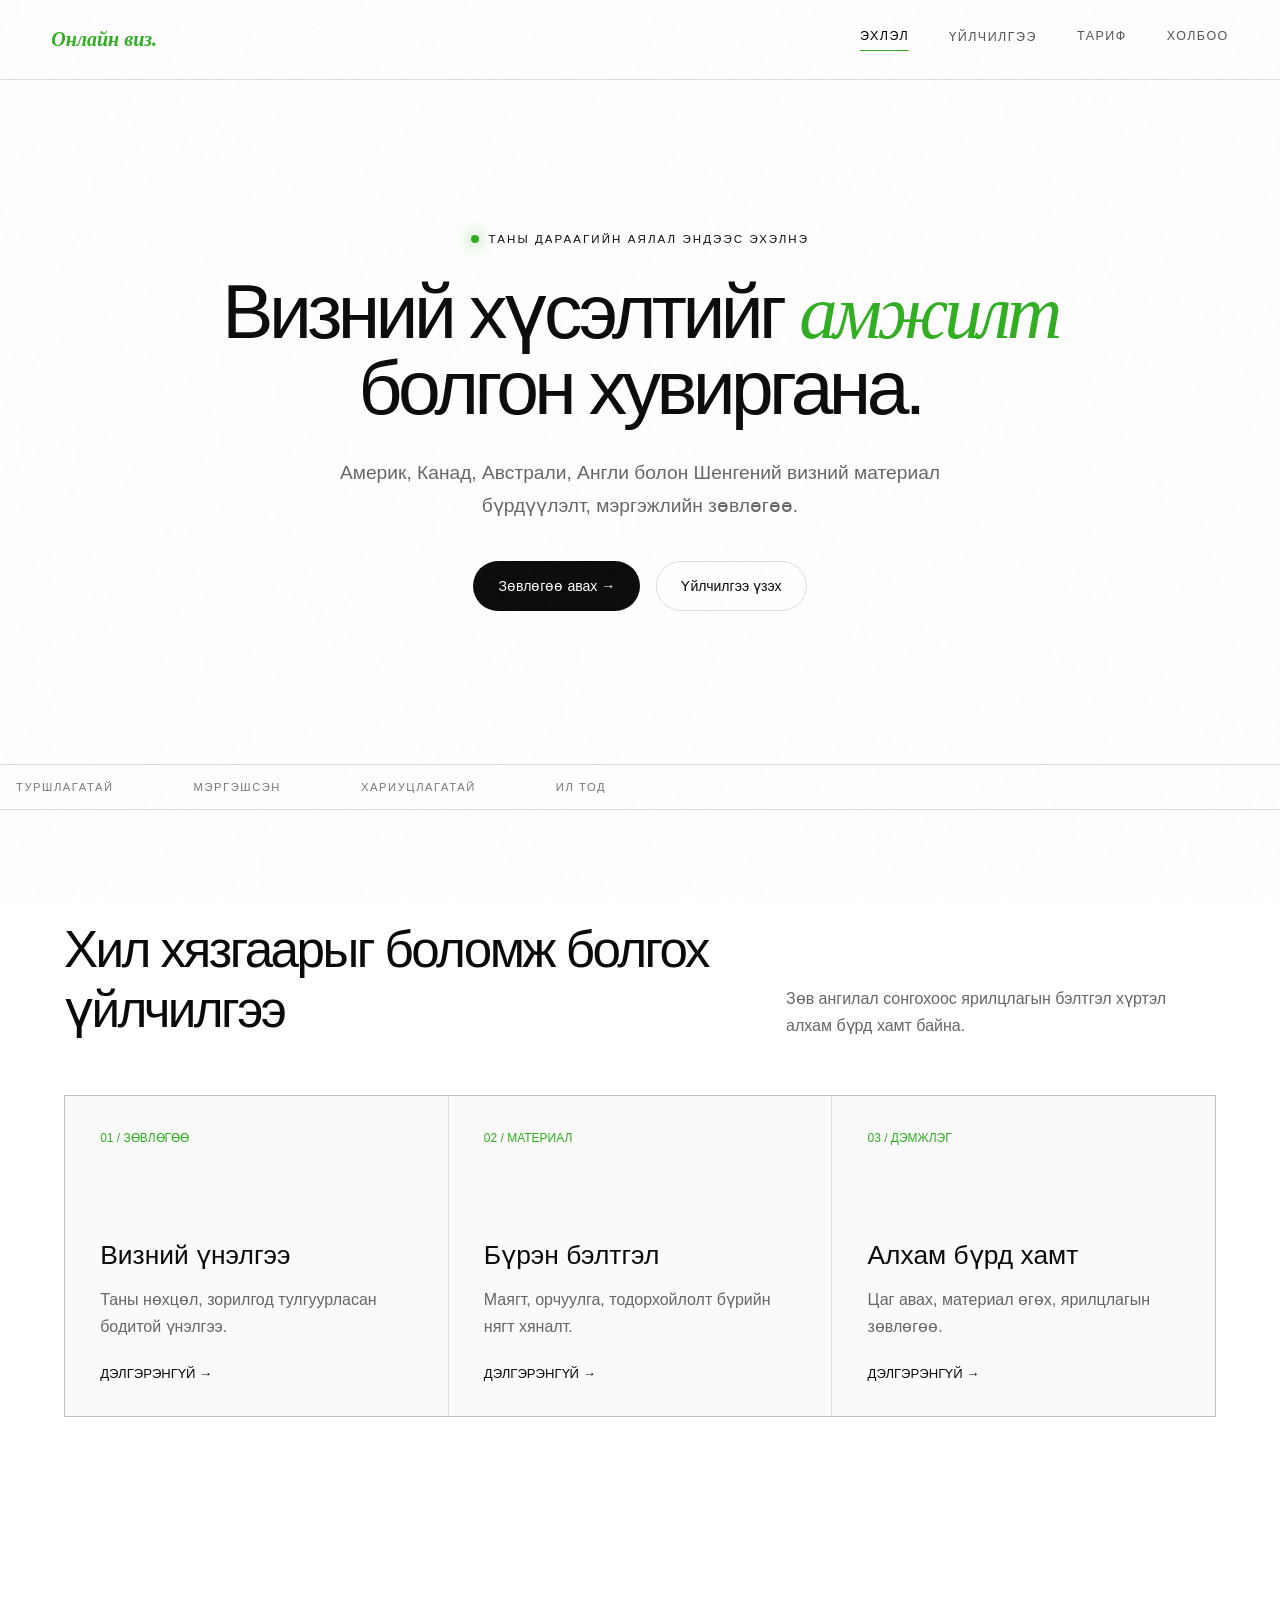
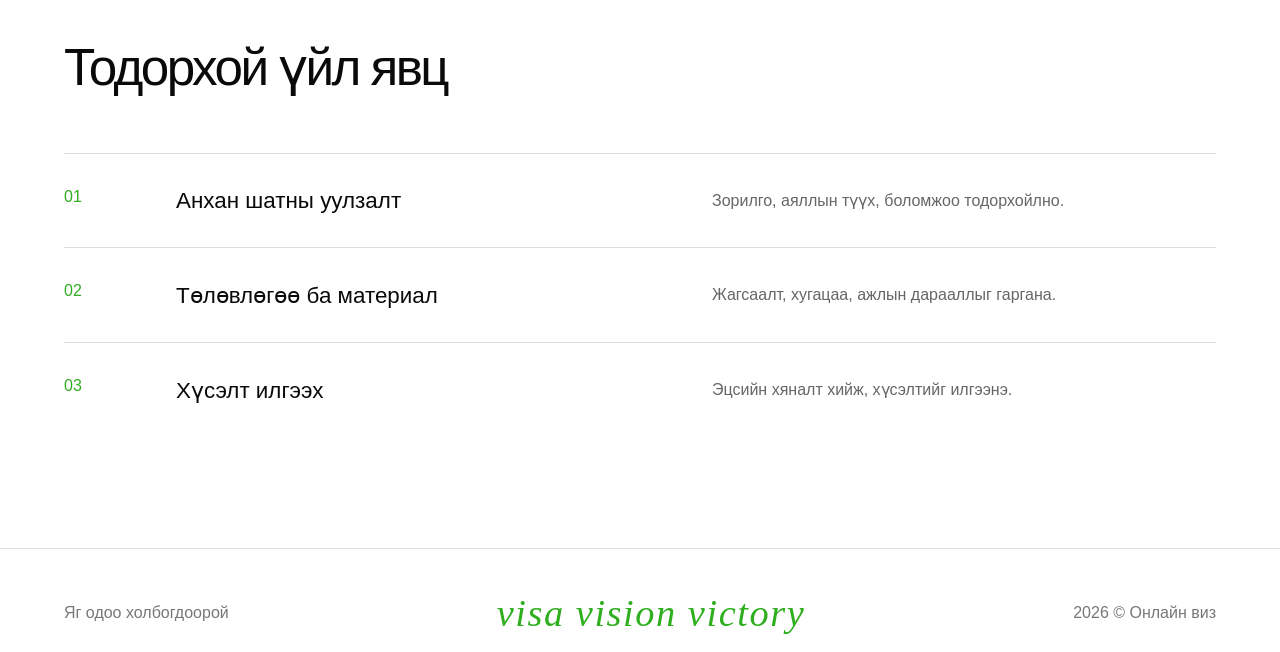
==== commit f1cdd664: "v16" ====
--- a/r/index.html
+++ b/r/index.html
@@ -1 +1 @@
-<!doctype html><html lang="mn"><head><meta charset="utf-8"><meta name="viewport" content="width=device-width,initial-scale=1"><title>Visa Vision Victory</title><link rel="stylesheet" href="styles.css"></head><body><div class="noise"></div><header class="site-header"><a class="brand" href="index.html">Онлайн виз<span>.</span></a><button class="menu-btn" aria-label="Цэс">☰</button><nav class="nav"><a class="active" href="index.html">Эхлэл</a><a href="services.html">Үйлчилгээ</a><a href="pricing.html">Тариф</a><a href="contact.html">Холбоо</a></nav></header><main class="page"><section class="hero"><p class="eyebrow"><span class="dot"></span>Таны дараагийн аялал эндээс эхэлнэ</p><h1>Визний хүсэлтийг <span class="accent">амжилт</span> болгон хувиргана.</h1><p class="lead">Америк, Канад, Австрали, Англи болон Шенгений визний материал бүрдүүлэлт, мэргэжлийн зөвлөгөө.</p><div class="actions"><a class="btn" href="contact.html">Зөвлөгөө авах →</a><a class="btn secondary" href="services.html">Үйлчилгээ үзэх</a></div></section><div class="marquee"><span>Туршлагатай</span><span>Мэргэшсэн</span><span>Хариуцлагатай</span><span>Ил тод</span></div><section class="section reveal"><div class="section-head"><h2>Хил хязгаарыг боломж болгох үйлчилгээ</h2><p class="section-copy">Зөв ангилал сонгохоос ярилцлагын бэлтгэл хүртэл алхам бүрд хамт байна.</p></div><div class="grid"><article class="card"><span class="card-index">01 / ЗӨВЛӨГӨӨ</span><h3>Визний үнэлгээ</h3><p>Таны нөхцөл, зорилгод тулгуурласан бодитой үнэлгээ.</p><a class="card-link" href="services.html">Дэлгэрэнгүй →</a></article><article class="card"><span class="card-index">02 / МАТЕРИАЛ</span><h3>Бүрэн бэлтгэл</h3><p>Маягт, орчуулга, тодорхойлолт бүрийн нягт хяналт.</p><a class="card-link" href="services.html">Дэлгэрэнгүй →</a></article><article class="card"><span class="card-index">03 / ДЭМЖЛЭГ</span><h3>Алхам бүрд хамт</h3><p>Цаг авах, материал өгөх, ярилцлагын зөвлөгөө.</p><a class="card-link" href="services.html">Дэлгэрэнгүй →</a></article></div></section><section class="section reveal"><div class="section-head"><h2>Тодорхой үйл явц</h2></div><div class="steps"><article class="step"><h3>Анхан шатны уулзалт</h3><p>Зорилго, аяллын түүх, боломжоо тодорхойлно.</p></article><article class="step"><h3>Төлөвлөгөө ба материал</h3><p>Жагсаалт, хугацаа, ажлын дарааллыг гаргана.</p></article><article class="step"><h3>Хүсэлт илгээх</h3><p>Эцсийн хяналт хийж, хүсэлтийг илгээнэ.</p></article></div></section></main><footer class="site-footer"><div class="footer-row"><p>Яг одоо холбогдоорой</p><p>2026 © Онлайн виз</p></div><div class="footer-brand">visa vision victory</div></footer><script src="app.js"></script></body></html>
+<!doctype html><html lang="mn"><head><meta charset="utf-8"><meta name="viewport" content="width=device-width,initial-scale=1"><title>Visa Vision Victory</title><link rel="stylesheet" href="styles.css"></head><body><div class="noise"></div><header class="site-header"><a class="brand" href="index.html">Онлайн виз<span>.</span></a><button class="menu-btn" aria-label="Цэс">☰</button><nav class="nav"><a class="active" href="index.html">Эхлэл</a><a href="services.html">Үйлчилгээ</a><a href="pricing.html">Тариф</a><a href="contact.html">Холбоо</a></nav></header><main class="page"><section class="hero"><p class="eyebrow"><span class="dot"></span>Таны дараагийн аялал эндээс эхэлнэ</p><h1>Визний хүсэлтийг <span class="accent">амжилт</span> болгон хувиргана.</h1><p class="lead">Америк, Канад, Австрали, Англи болон Шенгений визний материал бүрдүүлэлт, мэргэжлийн зөвлөгөө.</p><div class="actions"><a class="btn" href="contact.html">Зөвлөгөө авах →</a><a class="btn secondary" href="services.html">Үйлчилгээ үзэх</a></div></section><div class="marquee"><span>Туршлагатай</span><span>Мэргэшсэн</span><span>Хариуцлагатай</span><span>Ил тод</span></div><section class="section reveal"><div class="section-head"><h2>Хил хязгаарыг боломж болгох үйлчилгээ</h2><p class="section-copy">Зөв ангилал сонгохоос ярилцлагын бэлтгэл хүртэл алхам бүрд хамт байна.</p></div><div class="grid"><article class="card"><span class="card-index">01 / ЗӨВЛӨГӨӨ</span><h3>Визний үнэлгээ</h3><p>Таны нөхцөл, зорилгод тулгуурласан бодитой үнэлгээ.</p><a class="card-link" href="services.html">Дэлгэрэнгүй →</a></article><article class="card"><span class="card-index">02 / МАТЕРИАЛ</span><h3>Бүрэн бэлтгэл</h3><p>Маягт, орчуулга, тодорхойлолт бүрийн нягт хяналт.</p><a class="card-link" href="services.html">Дэлгэрэнгүй →</a></article><article class="card"><span class="card-index">03 / ДЭМЖЛЭГ</span><h3>Алхам бүрд хамт</h3><p>Цаг авах, материал өгөх, ярилцлагын зөвлөгөө.</p><a class="card-link" href="services.html">Дэлгэрэнгүй →</a></article></div></section><section class="section reveal"><div class="section-head"><h2>Тодорхой үйл явц</h2></div><div class="steps"><article class="step"><h3>Анхан шатны уулзалт</h3><p>Зорилго, аяллын түүх, боломжоо тодорхойлно.</p></article><article class="step"><h3>Төлөвлөгөө ба материал</h3><p>Жагсаалт, хугацаа, ажлын дарааллыг гаргана.</p></article><article class="step"><h3>Хүсэлт илгээх</h3><p>Эцсийн хяналт хийж, хүсэлтийг илгээнэ.</p></article></div></section></main><footer class="site-footer"><div class="footer-row"><p>Яг одоо холбогдоорой</p><div class="footer-brand">visa vision victory</div><p>2026 © Онлайн виз</p></div></footer><script src="app.js"></script></body></html>
--- a/r/styles.css
+++ b/r/styles.css
@@ -1 +1 @@
-:root{--bg:#ffffff;--fg:#0a0a0a;--muted:#666;--line:#00000022;--lime:#2fae1f}*{box-sizing:border-box;margin:0;padding:0}html{scroll-behavior:smooth}body{min-height:100vh;background:var(--bg);color:var(--fg);font-family:Arial,sans-serif;overflow-x:hidden}a{color:inherit}.noise{position:fixed;inset:0;pointer-events:none;z-index:10;opacity:.04;background-image:url("data:image/svg+xml,%3Csvg viewBox='0 0 180 180' xmlns='http://www.w3.org/2000/svg'%3E%3Cfilter id='n'%3E%3CfeTurbulence type='fractalNoise' baseFrequency='.9' numOctaves='3'/%3E%3C/filter%3E%3Crect width='100%25' height='100%25' filter='url(%23n)'/%3E%3C/svg%3E")}.site-header{position:relative;z-index:20;display:flex;align-items:center;justify-content:space-between;padding:28px 4vw;border-bottom:1px solid var(--line)}.brand{text-decoration:none;font-family:Georgia,serif;font-style:italic;font-size:1.25rem;font-weight:700;color:var(--lime)}.brand span,.accent{color:var(--lime)}.nav{display:flex;gap:2.5rem}.nav a{text-decoration:none;text-transform:uppercase;font-size:.78rem;letter-spacing:.12em;color:#555}.nav a:hover,.nav a.active{color:#000}.nav a.active:after{content:"";display:block;height:1px;background:var(--lime);margin-top:7px}.menu-btn{display:none;background:none;border:0;color:#000;font-size:1.5rem}.page{position:relative;z-index:2}.hero{min-height:76vh;display:grid;align-content:center;justify-items:center;text-align:center;padding:8vh 5vw}.eyebrow{display:flex;align-items:center;gap:.6rem;text-transform:uppercase;letter-spacing:.18em;font-size:.72rem;margin-bottom:1.8rem}.dot{width:8px;height:8px;background:var(--lime);border-radius:50%;box-shadow:0 0 16px var(--lime)}h1{max-width:1050px;font-size:clamp(2.6rem,6vw,6.5rem);font-weight:400;line-height:.98;letter-spacing:-.06em}.accent{font-style:italic;font-family:Georgia,serif}.lead{max-width:650px;color:var(--muted);font-size:clamp(1rem,1.5vw,1.25rem);line-height:1.7;margin:2rem auto 0}.actions{display:flex;gap:1rem;margin-top:2.4rem}.btn{display:inline-flex;align-items:center;justify-content:center;border:1px solid var(--line);border-radius:999px;padding:1rem 1.5rem;text-decoration:none;background:#0a0a0a;color:#fff;font-size:.88rem;transition:.25s;cursor:pointer}.btn:hover{transform:translateY(-2px)}.btn.secondary{background:transparent;color:#0a0a0a}.marquee{border-block:1px solid var(--line);padding:1rem;overflow:hidden;color:#777;text-transform:uppercase;letter-spacing:.14em;font-size:.7rem;white-space:nowrap}.marquee span{margin-right:5rem}.section{padding:110px 5vw;max-width:1400px;margin:auto}.section-head{display:flex;justify-content:space-between;align-items:end;gap:2rem;margin-bottom:3.5rem}.section h2{font-size:clamp(2rem,4vw,4.2rem);font-weight:400;letter-spacing:-.05em;max-width:800px}.section-copy{max-width:430px;color:var(--muted);line-height:1.7}.grid{display:grid;grid-template-columns:repeat(3,1fr);gap:1px;background:var(--line);border:1px solid var(--line)}.card{background:#fafafa;padding:2.2rem;min-height:320px;display:flex;flex-direction:column}.card:hover{background:#f1f1f1}.card-index{color:var(--lime);font-size:.75rem}.card h3{font-size:1.65rem;font-weight:400;margin:auto 0 1rem}.card p{color:var(--muted);line-height:1.65}.card-link{margin-top:1.6rem;text-decoration:none;font-size:.82rem;text-transform:uppercase}.steps{counter-reset:s}.step{counter-increment:s;display:grid;grid-template-columns:80px 1fr 1fr;gap:2rem;padding:2.1rem 0;border-top:1px solid var(--line)}.step:before{content:"0" counter(s);color:var(--lime)}.step h3{font-weight:400;font-size:1.4rem}.step p{color:var(--muted);line-height:1.6}.page-intro{padding:12vh 5vw 8vh;max-width:1400px;margin:auto}.pricing-grid{display:grid;grid-template-columns:repeat(3,1fr);gap:1rem}.price-card{padding:2rem;border:1px solid var(--line);border-radius:18px;background:#00000008;display:flex;flex-direction:column;min-height:520px}.price-card.featured{border-color:var(--lime);background:#2fae1f16}.badge{align-self:flex-start;color:#eafbe6;background:var(--lime);border-radius:99px;padding:.4rem .7rem;font-size:.65rem;text-transform:uppercase}.price-card h3{font-size:1.6rem;font-weight:400;margin:1.4rem 0}.price{font-size:2.7rem}.price small{font-size:.8rem;color:var(--muted)}.features{list-style:none;margin:2rem 0;color:#bbb;line-height:2}.features li:before{content:"↗";color:var(--lime);margin-right:.6rem}.price-card .btn{margin-top:auto}.contact-grid{display:grid;grid-template-columns:.8fr 1.2fr;gap:6vw}.contact-list{list-style:none;margin-top:2rem}.contact-list li{padding:1.2rem 0;border-top:1px solid var(--line);color:#555}.contact-list a{text-decoration:none;color:#0a0a0a}.form{display:grid;gap:1rem}.field{display:grid;gap:.55rem}.field label{font-size:.72rem;text-transform:uppercase;color:#555}.field input,.field textarea,.field select{width:100%;background:#00000008;border:1px solid var(--line);border-radius:10px;color:#0a0a0a;padding:1rem}.field textarea{min-height:150px;resize:vertical}.form-status{color:var(--lime);min-height:1.3em}.site-footer{position:relative;z-index:2;border-top:1px solid var(--line);padding:3rem 5vw 1.4rem}.footer-row{display:flex;justify-content:space-between;color:#777}.footer-brand{font-family:Georgia,serif;font-style:italic;color:var(--lime);font-size:clamp(1.6rem,3vw,3.4rem);line-height:.85;letter-spacing:clamp(-.025em,.3vw,.04em);text-align:center;margin-top:5rem;white-space:nowrap}.reveal{opacity:0;transform:translateY(24px);transition:.75s}.reveal.visible{opacity:1;transform:none}@media(max-width:800px){.site-header{padding:22px 20px}.menu-btn{display:block}.nav{display:none;position:absolute;top:74px;left:0;right:0;padding:24px 20px;background:#fafafa;flex-direction:column}.nav.open{display:flex}.hero{min-height:70vh;padding-inline:20px}.actions{flex-direction:column;width:100%;max-width:360px}.section,.page-intro{padding:75px 20px}.section-head,.footer-row{align-items:flex-start;flex-direction:column;gap:1rem}.grid,.pricing-grid,.contact-grid{grid-template-columns:1fr}.step{grid-template-columns:45px 1fr}.step p{grid-column:2}.price-card{min-height:auto}.footer-brand{white-space:normal}}
+:root{--bg:#ffffff;--fg:#0a0a0a;--muted:#666;--line:#00000022;--lime:#2fae1f}*{box-sizing:border-box;margin:0;padding:0}html{scroll-behavior:smooth}body{min-height:100vh;background:var(--bg);color:var(--fg);font-family:Arial,sans-serif;overflow-x:hidden}a{color:inherit}.noise{position:fixed;inset:0;pointer-events:none;z-index:10;opacity:.04;background-image:url("data:image/svg+xml,%3Csvg viewBox='0 0 180 180' xmlns='http://www.w3.org/2000/svg'%3E%3Cfilter id='n'%3E%3CfeTurbulence type='fractalNoise' baseFrequency='.9' numOctaves='3'/%3E%3C/filter%3E%3Crect width='100%25' height='100%25' filter='url(%23n)'/%3E%3C/svg%3E")}.site-header{position:relative;z-index:20;display:flex;align-items:center;justify-content:space-between;padding:28px 4vw;border-bottom:1px solid var(--line)}.brand{text-decoration:none;font-family:Georgia,serif;font-style:italic;font-size:1.25rem;font-weight:700;color:var(--lime)}.brand span,.accent{color:var(--lime)}.nav{display:flex;gap:2.5rem}.nav a{text-decoration:none;text-transform:uppercase;font-size:.78rem;letter-spacing:.12em;color:#555}.nav a:hover,.nav a.active{color:#000}.nav a.active:after{content:"";display:block;height:1px;background:var(--lime);margin-top:7px}.menu-btn{display:none;background:none;border:0;color:#000;font-size:1.5rem}.page{position:relative;z-index:2}.hero{min-height:76vh;display:grid;align-content:center;justify-items:center;text-align:center;padding:8vh 5vw}.eyebrow{display:flex;align-items:center;gap:.6rem;text-transform:uppercase;letter-spacing:.18em;font-size:.72rem;margin-bottom:1.8rem}.dot{width:8px;height:8px;background:var(--lime);border-radius:50%;box-shadow:0 0 16px var(--lime)}h1{max-width:1050px;font-size:clamp(2.6rem,6vw,6.5rem);font-weight:400;line-height:.98;letter-spacing:-.06em}.accent{font-style:italic;font-family:Georgia,serif}.lead{max-width:650px;color:var(--muted);font-size:clamp(1rem,1.5vw,1.25rem);line-height:1.7;margin:2rem auto 0}.actions{display:flex;gap:1rem;margin-top:2.4rem}.btn{display:inline-flex;align-items:center;justify-content:center;border:1px solid var(--line);border-radius:999px;padding:1rem 1.5rem;text-decoration:none;background:#0a0a0a;color:#fff;font-size:.88rem;transition:.25s;cursor:pointer}.btn:hover{transform:translateY(-2px)}.btn.secondary{background:transparent;color:#0a0a0a}.marquee{border-block:1px solid var(--line);padding:1rem;overflow:hidden;color:#777;text-transform:uppercase;letter-spacing:.14em;font-size:.7rem;white-space:nowrap}.marquee span{margin-right:5rem}.section{padding:110px 5vw;max-width:1400px;margin:auto}.section-head{display:flex;justify-content:space-between;align-items:end;gap:2rem;margin-bottom:3.5rem}.section h2{font-size:clamp(2rem,4vw,4.2rem);font-weight:400;letter-spacing:-.05em;max-width:800px}.section-copy{max-width:430px;color:var(--muted);line-height:1.7}.grid{display:grid;grid-template-columns:repeat(3,1fr);gap:1px;background:var(--line);border:1px solid var(--line)}.card{background:#fafafa;padding:2.2rem;min-height:320px;display:flex;flex-direction:column}.card:hover{background:#f1f1f1}.card-index{color:var(--lime);font-size:.75rem}.card h3{font-size:1.65rem;font-weight:400;margin:auto 0 1rem}.card p{color:var(--muted);line-height:1.65}.card-link{margin-top:1.6rem;text-decoration:none;font-size:.82rem;text-transform:uppercase}.steps{counter-reset:s}.step{counter-increment:s;display:grid;grid-template-columns:80px 1fr 1fr;gap:2rem;padding:2.1rem 0;border-top:1px solid var(--line)}.step:before{content:"0" counter(s);color:var(--lime)}.step h3{font-weight:400;font-size:1.4rem}.step p{color:var(--muted);line-height:1.6}.page-intro{padding:12vh 5vw 8vh;max-width:1400px;margin:auto}.pricing-grid{display:grid;grid-template-columns:repeat(3,1fr);gap:1rem}.price-card{padding:2rem;border:1px solid var(--line);border-radius:18px;background:#00000008;display:flex;flex-direction:column;min-height:520px}.price-card.featured{border-color:var(--lime);background:#2fae1f16}.badge{align-self:flex-start;color:#eafbe6;background:var(--lime);border-radius:99px;padding:.4rem .7rem;font-size:.65rem;text-transform:uppercase}.price-card h3{font-size:1.6rem;font-weight:400;margin:1.4rem 0}.price{font-size:2.7rem}.price small{font-size:.8rem;color:var(--muted)}.features{list-style:none;margin:2rem 0;color:#bbb;line-height:2}.features li:before{content:"↗";color:var(--lime);margin-right:.6rem}.price-card .btn{margin-top:auto}.contact-grid{display:grid;grid-template-columns:.8fr 1.2fr;gap:6vw}.contact-list{list-style:none;margin-top:2rem}.contact-list li{padding:1.2rem 0;border-top:1px solid var(--line);color:#555}.contact-list a{text-decoration:none;color:#0a0a0a}.form{display:grid;gap:1rem}.field{display:grid;gap:.55rem}.field label{font-size:.72rem;text-transform:uppercase;color:#555}.field input,.field textarea,.field select{width:100%;background:#00000008;border:1px solid var(--line);border-radius:10px;color:#0a0a0a;padding:1rem}.field textarea{min-height:150px;resize:vertical}.form-status{color:var(--lime);min-height:1.3em}.site-footer{position:relative;z-index:2;border-top:1px solid var(--line);padding:3rem 5vw 1.4rem}.footer-row{display:flex;justify-content:space-between;align-items:center;gap:2rem;color:#777}.footer-brand{font-family:Georgia,serif;font-style:italic;color:var(--lime);font-size:clamp(1.4rem,3vw,2.6rem);line-height:.85;letter-spacing:clamp(-.025em,.3vw,.04em);text-align:center;white-space:nowrap}.reveal{opacity:0;transform:translateY(24px);transition:.75s}.reveal.visible{opacity:1;transform:none}@media(max-width:800px){.site-header{padding:22px 20px}.menu-btn{display:block}.nav{display:none;position:absolute;top:74px;left:0;right:0;padding:24px 20px;background:#fafafa;flex-direction:column}.nav.open{display:flex}.hero{min-height:70vh;padding-inline:20px}.actions{flex-direction:column;width:100%;max-width:360px}.section,.page-intro{padding:75px 20px}.section-head,.footer-row{align-items:flex-start;flex-direction:column;gap:1rem}.grid,.pricing-grid,.contact-grid{grid-template-columns:1fr}.step{grid-template-columns:45px 1fr}.step p{grid-column:2}.price-card{min-height:auto}.footer-brand{white-space:normal}}
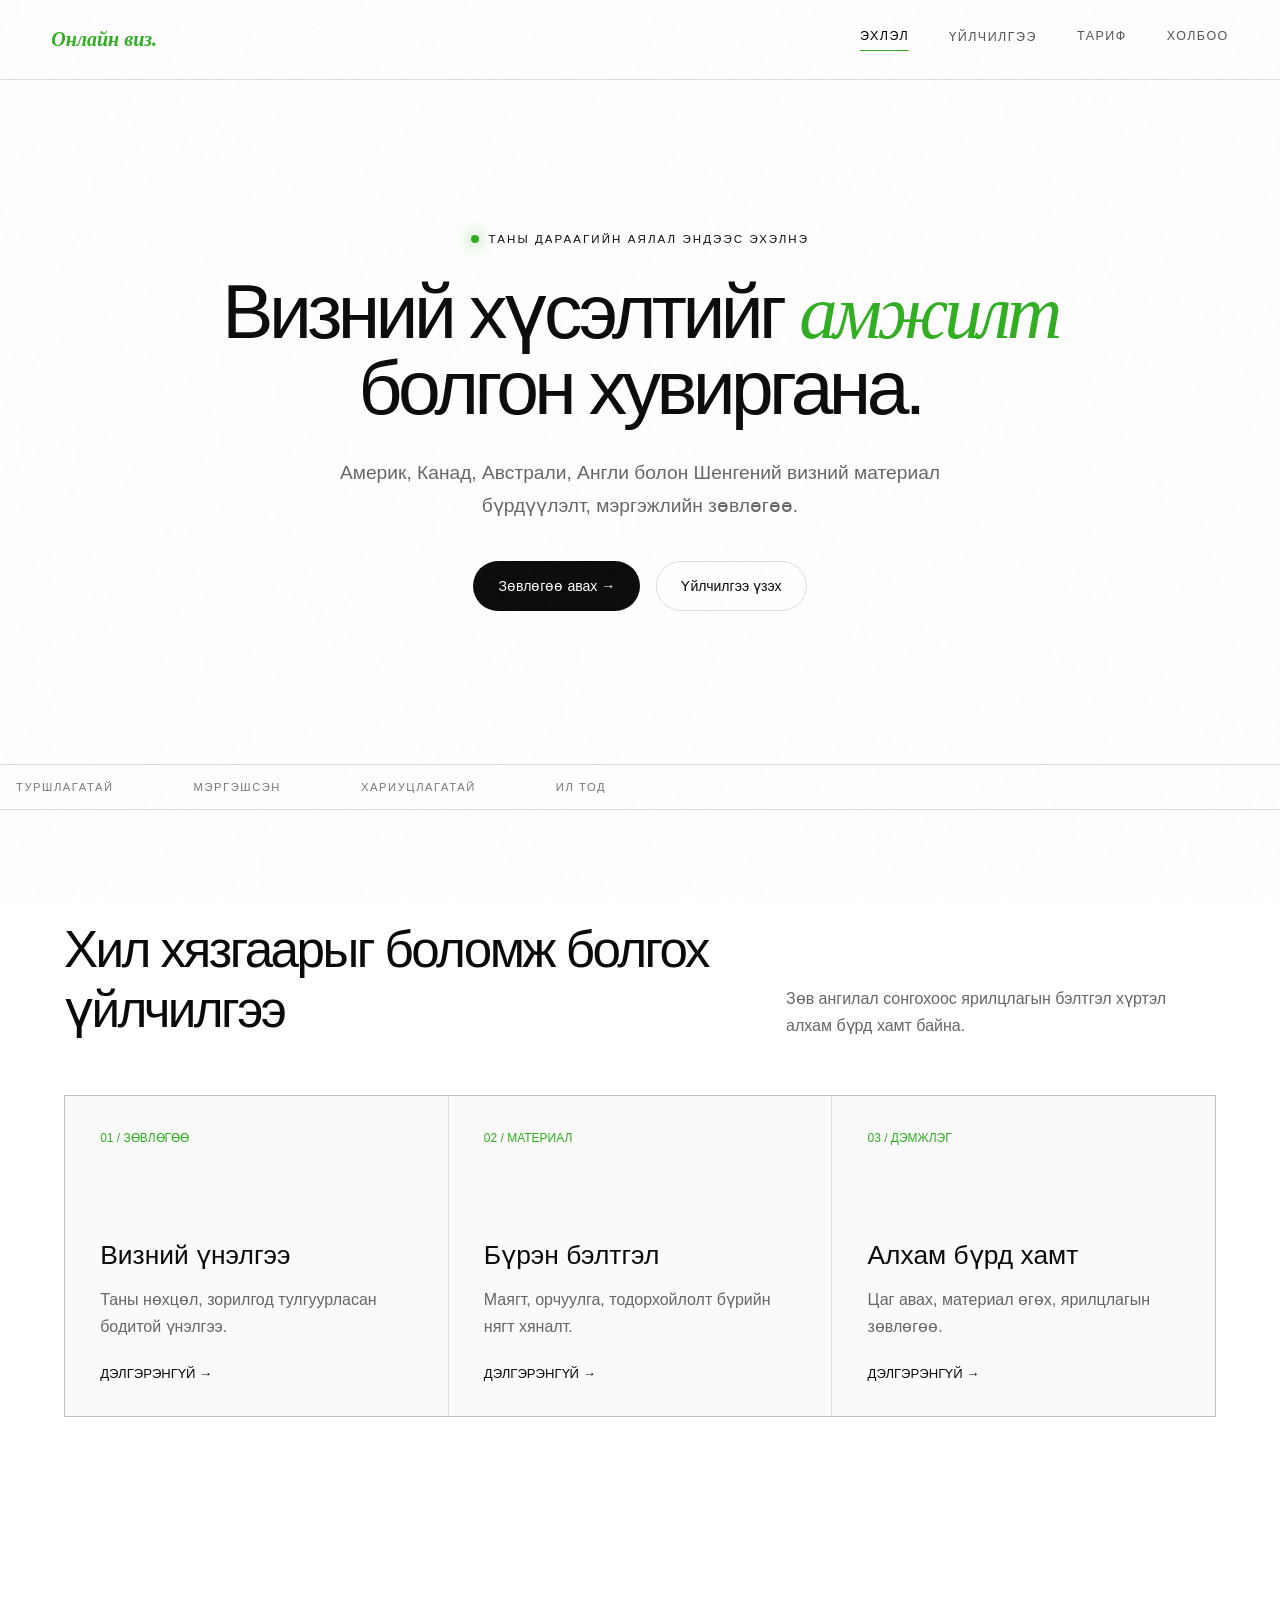
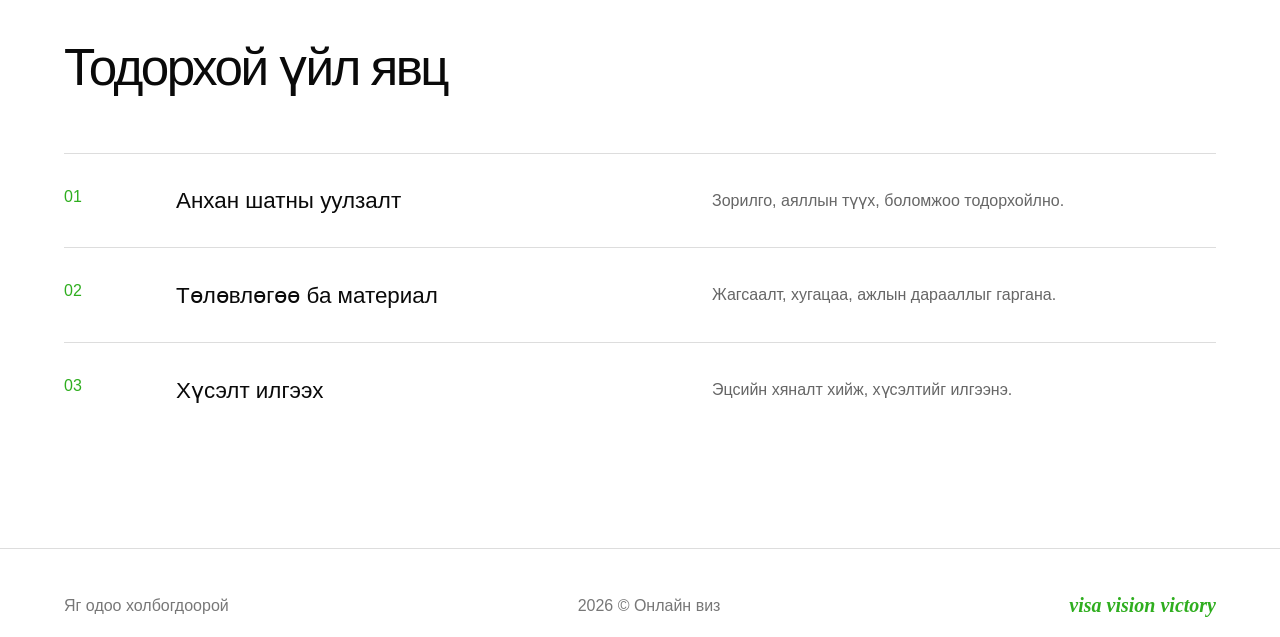
==== commit 18fc4fa8: "v17" ====
--- a/r/index.html
+++ b/r/index.html
@@ -1 +1 @@
-<!doctype html><html lang="mn"><head><meta charset="utf-8"><meta name="viewport" content="width=device-width,initial-scale=1"><title>Visa Vision Victory</title><link rel="stylesheet" href="styles.css"></head><body><div class="noise"></div><header class="site-header"><a class="brand" href="index.html">Онлайн виз<span>.</span></a><button class="menu-btn" aria-label="Цэс">☰</button><nav class="nav"><a class="active" href="index.html">Эхлэл</a><a href="services.html">Үйлчилгээ</a><a href="pricing.html">Тариф</a><a href="contact.html">Холбоо</a></nav></header><main class="page"><section class="hero"><p class="eyebrow"><span class="dot"></span>Таны дараагийн аялал эндээс эхэлнэ</p><h1>Визний хүсэлтийг <span class="accent">амжилт</span> болгон хувиргана.</h1><p class="lead">Америк, Канад, Австрали, Англи болон Шенгений визний материал бүрдүүлэлт, мэргэжлийн зөвлөгөө.</p><div class="actions"><a class="btn" href="contact.html">Зөвлөгөө авах →</a><a class="btn secondary" href="services.html">Үйлчилгээ үзэх</a></div></section><div class="marquee"><span>Туршлагатай</span><span>Мэргэшсэн</span><span>Хариуцлагатай</span><span>Ил тод</span></div><section class="section reveal"><div class="section-head"><h2>Хил хязгаарыг боломж болгох үйлчилгээ</h2><p class="section-copy">Зөв ангилал сонгохоос ярилцлагын бэлтгэл хүртэл алхам бүрд хамт байна.</p></div><div class="grid"><article class="card"><span class="card-index">01 / ЗӨВЛӨГӨӨ</span><h3>Визний үнэлгээ</h3><p>Таны нөхцөл, зорилгод тулгуурласан бодитой үнэлгээ.</p><a class="card-link" href="services.html">Дэлгэрэнгүй →</a></article><article class="card"><span class="card-index">02 / МАТЕРИАЛ</span><h3>Бүрэн бэлтгэл</h3><p>Маягт, орчуулга, тодорхойлолт бүрийн нягт хяналт.</p><a class="card-link" href="services.html">Дэлгэрэнгүй →</a></article><article class="card"><span class="card-index">03 / ДЭМЖЛЭГ</span><h3>Алхам бүрд хамт</h3><p>Цаг авах, материал өгөх, ярилцлагын зөвлөгөө.</p><a class="card-link" href="services.html">Дэлгэрэнгүй →</a></article></div></section><section class="section reveal"><div class="section-head"><h2>Тодорхой үйл явц</h2></div><div class="steps"><article class="step"><h3>Анхан шатны уулзалт</h3><p>Зорилго, аяллын түүх, боломжоо тодорхойлно.</p></article><article class="step"><h3>Төлөвлөгөө ба материал</h3><p>Жагсаалт, хугацаа, ажлын дарааллыг гаргана.</p></article><article class="step"><h3>Хүсэлт илгээх</h3><p>Эцсийн хяналт хийж, хүсэлтийг илгээнэ.</p></article></div></section></main><footer class="site-footer"><div class="footer-row"><p>Яг одоо холбогдоорой</p><div class="footer-brand">visa vision victory</div><p>2026 © Онлайн виз</p></div></footer><script src="app.js"></script></body></html>
+<!doctype html><html lang="mn"><head><meta charset="utf-8"><meta name="viewport" content="width=device-width,initial-scale=1"><title>Visa Vision Victory</title><link rel="stylesheet" href="styles.css"></head><body><div class="noise"></div><header class="site-header"><a class="brand" href="index.html">Онлайн виз<span>.</span></a><button class="menu-btn" aria-label="Цэс">☰</button><nav class="nav"><a class="active" href="index.html">Эхлэл</a><a href="services.html">Үйлчилгээ</a><a href="pricing.html">Тариф</a><a href="contact.html">Холбоо</a></nav></header><main class="page"><section class="hero"><p class="eyebrow"><span class="dot"></span>Таны дараагийн аялал эндээс эхэлнэ</p><h1>Визний хүсэлтийг <span class="accent">амжилт</span> болгон хувиргана.</h1><p class="lead">Америк, Канад, Австрали, Англи болон Шенгений визний материал бүрдүүлэлт, мэргэжлийн зөвлөгөө.</p><div class="actions"><a class="btn" href="contact.html">Зөвлөгөө авах →</a><a class="btn secondary" href="services.html">Үйлчилгээ үзэх</a></div></section><div class="marquee"><span>Туршлагатай</span><span>Мэргэшсэн</span><span>Хариуцлагатай</span><span>Ил тод</span></div><section class="section reveal"><div class="section-head"><h2>Хил хязгаарыг боломж болгох үйлчилгээ</h2><p class="section-copy">Зөв ангилал сонгохоос ярилцлагын бэлтгэл хүртэл алхам бүрд хамт байна.</p></div><div class="grid"><article class="card"><span class="card-index">01 / ЗӨВЛӨГӨӨ</span><h3>Визний үнэлгээ</h3><p>Таны нөхцөл, зорилгод тулгуурласан бодитой үнэлгээ.</p><a class="card-link" href="services.html">Дэлгэрэнгүй →</a></article><article class="card"><span class="card-index">02 / МАТЕРИАЛ</span><h3>Бүрэн бэлтгэл</h3><p>Маягт, орчуулга, тодорхойлолт бүрийн нягт хяналт.</p><a class="card-link" href="services.html">Дэлгэрэнгүй →</a></article><article class="card"><span class="card-index">03 / ДЭМЖЛЭГ</span><h3>Алхам бүрд хамт</h3><p>Цаг авах, материал өгөх, ярилцлагын зөвлөгөө.</p><a class="card-link" href="services.html">Дэлгэрэнгүй →</a></article></div></section><section class="section reveal"><div class="section-head"><h2>Тодорхой үйл явц</h2></div><div class="steps"><article class="step"><h3>Анхан шатны уулзалт</h3><p>Зорилго, аяллын түүх, боломжоо тодорхойлно.</p></article><article class="step"><h3>Төлөвлөгөө ба материал</h3><p>Жагсаалт, хугацаа, ажлын дарааллыг гаргана.</p></article><article class="step"><h3>Хүсэлт илгээх</h3><p>Эцсийн хяналт хийж, хүсэлтийг илгээнэ.</p></article></div></section></main><footer class="site-footer"><div class="footer-row"><p>Яг одоо холбогдоорой</p><p>2026 © Онлайн виз</p><div class="footer-brand">visa vision victory</div></div></footer><script src="app.js"></script></body></html>
--- a/r/styles.css
+++ b/r/styles.css
@@ -1 +1 @@
-:root{--bg:#ffffff;--fg:#0a0a0a;--muted:#666;--line:#00000022;--lime:#2fae1f}*{box-sizing:border-box;margin:0;padding:0}html{scroll-behavior:smooth}body{min-height:100vh;background:var(--bg);color:var(--fg);font-family:Arial,sans-serif;overflow-x:hidden}a{color:inherit}.noise{position:fixed;inset:0;pointer-events:none;z-index:10;opacity:.04;background-image:url("data:image/svg+xml,%3Csvg viewBox='0 0 180 180' xmlns='http://www.w3.org/2000/svg'%3E%3Cfilter id='n'%3E%3CfeTurbulence type='fractalNoise' baseFrequency='.9' numOctaves='3'/%3E%3C/filter%3E%3Crect width='100%25' height='100%25' filter='url(%23n)'/%3E%3C/svg%3E")}.site-header{position:relative;z-index:20;display:flex;align-items:center;justify-content:space-between;padding:28px 4vw;border-bottom:1px solid var(--line)}.brand{text-decoration:none;font-family:Georgia,serif;font-style:italic;font-size:1.25rem;font-weight:700;color:var(--lime)}.brand span,.accent{color:var(--lime)}.nav{display:flex;gap:2.5rem}.nav a{text-decoration:none;text-transform:uppercase;font-size:.78rem;letter-spacing:.12em;color:#555}.nav a:hover,.nav a.active{color:#000}.nav a.active:after{content:"";display:block;height:1px;background:var(--lime);margin-top:7px}.menu-btn{display:none;background:none;border:0;color:#000;font-size:1.5rem}.page{position:relative;z-index:2}.hero{min-height:76vh;display:grid;align-content:center;justify-items:center;text-align:center;padding:8vh 5vw}.eyebrow{display:flex;align-items:center;gap:.6rem;text-transform:uppercase;letter-spacing:.18em;font-size:.72rem;margin-bottom:1.8rem}.dot{width:8px;height:8px;background:var(--lime);border-radius:50%;box-shadow:0 0 16px var(--lime)}h1{max-width:1050px;font-size:clamp(2.6rem,6vw,6.5rem);font-weight:400;line-height:.98;letter-spacing:-.06em}.accent{font-style:italic;font-family:Georgia,serif}.lead{max-width:650px;color:var(--muted);font-size:clamp(1rem,1.5vw,1.25rem);line-height:1.7;margin:2rem auto 0}.actions{display:flex;gap:1rem;margin-top:2.4rem}.btn{display:inline-flex;align-items:center;justify-content:center;border:1px solid var(--line);border-radius:999px;padding:1rem 1.5rem;text-decoration:none;background:#0a0a0a;color:#fff;font-size:.88rem;transition:.25s;cursor:pointer}.btn:hover{transform:translateY(-2px)}.btn.secondary{background:transparent;color:#0a0a0a}.marquee{border-block:1px solid var(--line);padding:1rem;overflow:hidden;color:#777;text-transform:uppercase;letter-spacing:.14em;font-size:.7rem;white-space:nowrap}.marquee span{margin-right:5rem}.section{padding:110px 5vw;max-width:1400px;margin:auto}.section-head{display:flex;justify-content:space-between;align-items:end;gap:2rem;margin-bottom:3.5rem}.section h2{font-size:clamp(2rem,4vw,4.2rem);font-weight:400;letter-spacing:-.05em;max-width:800px}.section-copy{max-width:430px;color:var(--muted);line-height:1.7}.grid{display:grid;grid-template-columns:repeat(3,1fr);gap:1px;background:var(--line);border:1px solid var(--line)}.card{background:#fafafa;padding:2.2rem;min-height:320px;display:flex;flex-direction:column}.card:hover{background:#f1f1f1}.card-index{color:var(--lime);font-size:.75rem}.card h3{font-size:1.65rem;font-weight:400;margin:auto 0 1rem}.card p{color:var(--muted);line-height:1.65}.card-link{margin-top:1.6rem;text-decoration:none;font-size:.82rem;text-transform:uppercase}.steps{counter-reset:s}.step{counter-increment:s;display:grid;grid-template-columns:80px 1fr 1fr;gap:2rem;padding:2.1rem 0;border-top:1px solid var(--line)}.step:before{content:"0" counter(s);color:var(--lime)}.step h3{font-weight:400;font-size:1.4rem}.step p{color:var(--muted);line-height:1.6}.page-intro{padding:12vh 5vw 8vh;max-width:1400px;margin:auto}.pricing-grid{display:grid;grid-template-columns:repeat(3,1fr);gap:1rem}.price-card{padding:2rem;border:1px solid var(--line);border-radius:18px;background:#00000008;display:flex;flex-direction:column;min-height:520px}.price-card.featured{border-color:var(--lime);background:#2fae1f16}.badge{align-self:flex-start;color:#eafbe6;background:var(--lime);border-radius:99px;padding:.4rem .7rem;font-size:.65rem;text-transform:uppercase}.price-card h3{font-size:1.6rem;font-weight:400;margin:1.4rem 0}.price{font-size:2.7rem}.price small{font-size:.8rem;color:var(--muted)}.features{list-style:none;margin:2rem 0;color:#bbb;line-height:2}.features li:before{content:"↗";color:var(--lime);margin-right:.6rem}.price-card .btn{margin-top:auto}.contact-grid{display:grid;grid-template-columns:.8fr 1.2fr;gap:6vw}.contact-list{list-style:none;margin-top:2rem}.contact-list li{padding:1.2rem 0;border-top:1px solid var(--line);color:#555}.contact-list a{text-decoration:none;color:#0a0a0a}.form{display:grid;gap:1rem}.field{display:grid;gap:.55rem}.field label{font-size:.72rem;text-transform:uppercase;color:#555}.field input,.field textarea,.field select{width:100%;background:#00000008;border:1px solid var(--line);border-radius:10px;color:#0a0a0a;padding:1rem}.field textarea{min-height:150px;resize:vertical}.form-status{color:var(--lime);min-height:1.3em}.site-footer{position:relative;z-index:2;border-top:1px solid var(--line);padding:3rem 5vw 1.4rem}.footer-row{display:flex;justify-content:space-between;align-items:center;gap:2rem;color:#777}.footer-brand{font-family:Georgia,serif;font-style:italic;color:var(--lime);font-size:clamp(1.4rem,3vw,2.6rem);line-height:.85;letter-spacing:clamp(-.025em,.3vw,.04em);text-align:center;white-space:nowrap}.reveal{opacity:0;transform:translateY(24px);transition:.75s}.reveal.visible{opacity:1;transform:none}@media(max-width:800px){.site-header{padding:22px 20px}.menu-btn{display:block}.nav{display:none;position:absolute;top:74px;left:0;right:0;padding:24px 20px;background:#fafafa;flex-direction:column}.nav.open{display:flex}.hero{min-height:70vh;padding-inline:20px}.actions{flex-direction:column;width:100%;max-width:360px}.section,.page-intro{padding:75px 20px}.section-head,.footer-row{align-items:flex-start;flex-direction:column;gap:1rem}.grid,.pricing-grid,.contact-grid{grid-template-columns:1fr}.step{grid-template-columns:45px 1fr}.step p{grid-column:2}.price-card{min-height:auto}.footer-brand{white-space:normal}}
+:root{--bg:#ffffff;--fg:#0a0a0a;--muted:#666;--line:#00000022;--lime:#2fae1f}*{box-sizing:border-box;margin:0;padding:0}html{scroll-behavior:smooth}body{min-height:100vh;background:var(--bg);color:var(--fg);font-family:Arial,sans-serif;overflow-x:hidden}a{color:inherit}.noise{position:fixed;inset:0;pointer-events:none;z-index:10;opacity:.04;background-image:url("data:image/svg+xml,%3Csvg viewBox='0 0 180 180' xmlns='http://www.w3.org/2000/svg'%3E%3Cfilter id='n'%3E%3CfeTurbulence type='fractalNoise' baseFrequency='.9' numOctaves='3'/%3E%3C/filter%3E%3Crect width='100%25' height='100%25' filter='url(%23n)'/%3E%3C/svg%3E")}.site-header{position:relative;z-index:20;display:flex;align-items:center;justify-content:space-between;padding:28px 4vw;border-bottom:1px solid var(--line)}.brand{text-decoration:none;font-family:Georgia,serif;font-style:italic;font-size:1.25rem;font-weight:700;color:var(--lime)}.brand span,.accent{color:var(--lime)}.nav{display:flex;gap:2.5rem}.nav a{text-decoration:none;text-transform:uppercase;font-size:.78rem;letter-spacing:.12em;color:#555}.nav a:hover,.nav a.active{color:#000}.nav a.active:after{content:"";display:block;height:1px;background:var(--lime);margin-top:7px}.menu-btn{display:none;background:none;border:0;color:#000;font-size:1.5rem}.page{position:relative;z-index:2}.hero{min-height:76vh;display:grid;align-content:center;justify-items:center;text-align:center;padding:8vh 5vw}.eyebrow{display:flex;align-items:center;gap:.6rem;text-transform:uppercase;letter-spacing:.18em;font-size:.72rem;margin-bottom:1.8rem}.dot{width:8px;height:8px;background:var(--lime);border-radius:50%;box-shadow:0 0 16px var(--lime)}h1{max-width:1050px;font-size:clamp(2.6rem,6vw,6.5rem);font-weight:400;line-height:.98;letter-spacing:-.06em}.accent{font-style:italic;font-family:Georgia,serif}.lead{max-width:650px;color:var(--muted);font-size:clamp(1rem,1.5vw,1.25rem);line-height:1.7;margin:2rem auto 0}.actions{display:flex;gap:1rem;margin-top:2.4rem}.btn{display:inline-flex;align-items:center;justify-content:center;border:1px solid var(--line);border-radius:999px;padding:1rem 1.5rem;text-decoration:none;background:#0a0a0a;color:#fff;font-size:.88rem;transition:.25s;cursor:pointer}.btn:hover{transform:translateY(-2px)}.btn.secondary{background:transparent;color:#0a0a0a}.marquee{border-block:1px solid var(--line);padding:1rem;overflow:hidden;color:#777;text-transform:uppercase;letter-spacing:.14em;font-size:.7rem;white-space:nowrap}.marquee span{margin-right:5rem}.section{padding:110px 5vw;max-width:1400px;margin:auto}.section-head{display:flex;justify-content:space-between;align-items:end;gap:2rem;margin-bottom:3.5rem}.section h2{font-size:clamp(2rem,4vw,4.2rem);font-weight:400;letter-spacing:-.05em;max-width:800px}.section-copy{max-width:430px;color:var(--muted);line-height:1.7}.grid{display:grid;grid-template-columns:repeat(3,1fr);gap:1px;background:var(--line);border:1px solid var(--line)}.card{background:#fafafa;padding:2.2rem;min-height:320px;display:flex;flex-direction:column}.card:hover{background:#f1f1f1}.card-index{color:var(--lime);font-size:.75rem}.card h3{font-size:1.65rem;font-weight:400;margin:auto 0 1rem}.card p{color:var(--muted);line-height:1.65}.card-link{margin-top:1.6rem;text-decoration:none;font-size:.82rem;text-transform:uppercase}.steps{counter-reset:s}.step{counter-increment:s;display:grid;grid-template-columns:80px 1fr 1fr;gap:2rem;padding:2.1rem 0;border-top:1px solid var(--line)}.step:before{content:"0" counter(s);color:var(--lime)}.step h3{font-weight:400;font-size:1.4rem}.step p{color:var(--muted);line-height:1.6}.page-intro{padding:12vh 5vw 8vh;max-width:1400px;margin:auto}.pricing-grid{display:grid;grid-template-columns:repeat(3,1fr);gap:1rem}.price-card{padding:2rem;border:1px solid var(--line);border-radius:18px;background:#00000008;display:flex;flex-direction:column;min-height:520px}.price-card.featured{border-color:var(--lime);background:#2fae1f16}.badge{align-self:flex-start;color:#eafbe6;background:var(--lime);border-radius:99px;padding:.4rem .7rem;font-size:.65rem;text-transform:uppercase}.price-card h3{font-size:1.6rem;font-weight:400;margin:1.4rem 0}.price{font-size:2.7rem}.price small{font-size:.8rem;color:var(--muted)}.features{list-style:none;margin:2rem 0;color:#bbb;line-height:2}.features li:before{content:"↗";color:var(--lime);margin-right:.6rem}.price-card .btn{margin-top:auto}.contact-grid{display:grid;grid-template-columns:.8fr 1.2fr;gap:6vw}.contact-list{list-style:none;margin-top:2rem}.contact-list li{padding:1.2rem 0;border-top:1px solid var(--line);color:#555}.contact-list a{text-decoration:none;color:#0a0a0a}.form{display:grid;gap:1rem}.field{display:grid;gap:.55rem}.field label{font-size:.72rem;text-transform:uppercase;color:#555}.field input,.field textarea,.field select{width:100%;background:#00000008;border:1px solid var(--line);border-radius:10px;color:#0a0a0a;padding:1rem}.field textarea{min-height:150px;resize:vertical}.form-status{color:var(--lime);min-height:1.3em}.site-footer{position:relative;z-index:2;border-top:1px solid var(--line);padding:3rem 5vw 1.4rem}.footer-row{display:flex;justify-content:space-between;align-items:center;gap:2rem;color:#777}.footer-brand{font-family:Georgia,serif;font-style:italic;font-weight:700;color:var(--lime);font-size:1.25rem;line-height:.85;text-align:center;white-space:nowrap}.reveal{opacity:0;transform:translateY(24px);transition:.75s}.reveal.visible{opacity:1;transform:none}@media(max-width:800px){.site-header{padding:22px 20px}.menu-btn{display:block}.nav{display:none;position:absolute;top:74px;left:0;right:0;padding:24px 20px;background:#fafafa;flex-direction:column}.nav.open{display:flex}.hero{min-height:70vh;padding-inline:20px}.actions{flex-direction:column;width:100%;max-width:360px}.section,.page-intro{padding:75px 20px}.section-head,.footer-row{align-items:flex-start;flex-direction:column;gap:1rem}.grid,.pricing-grid,.contact-grid{grid-template-columns:1fr}.step{grid-template-columns:45px 1fr}.step p{grid-column:2}.price-card{min-height:auto}.footer-brand{white-space:normal}}
